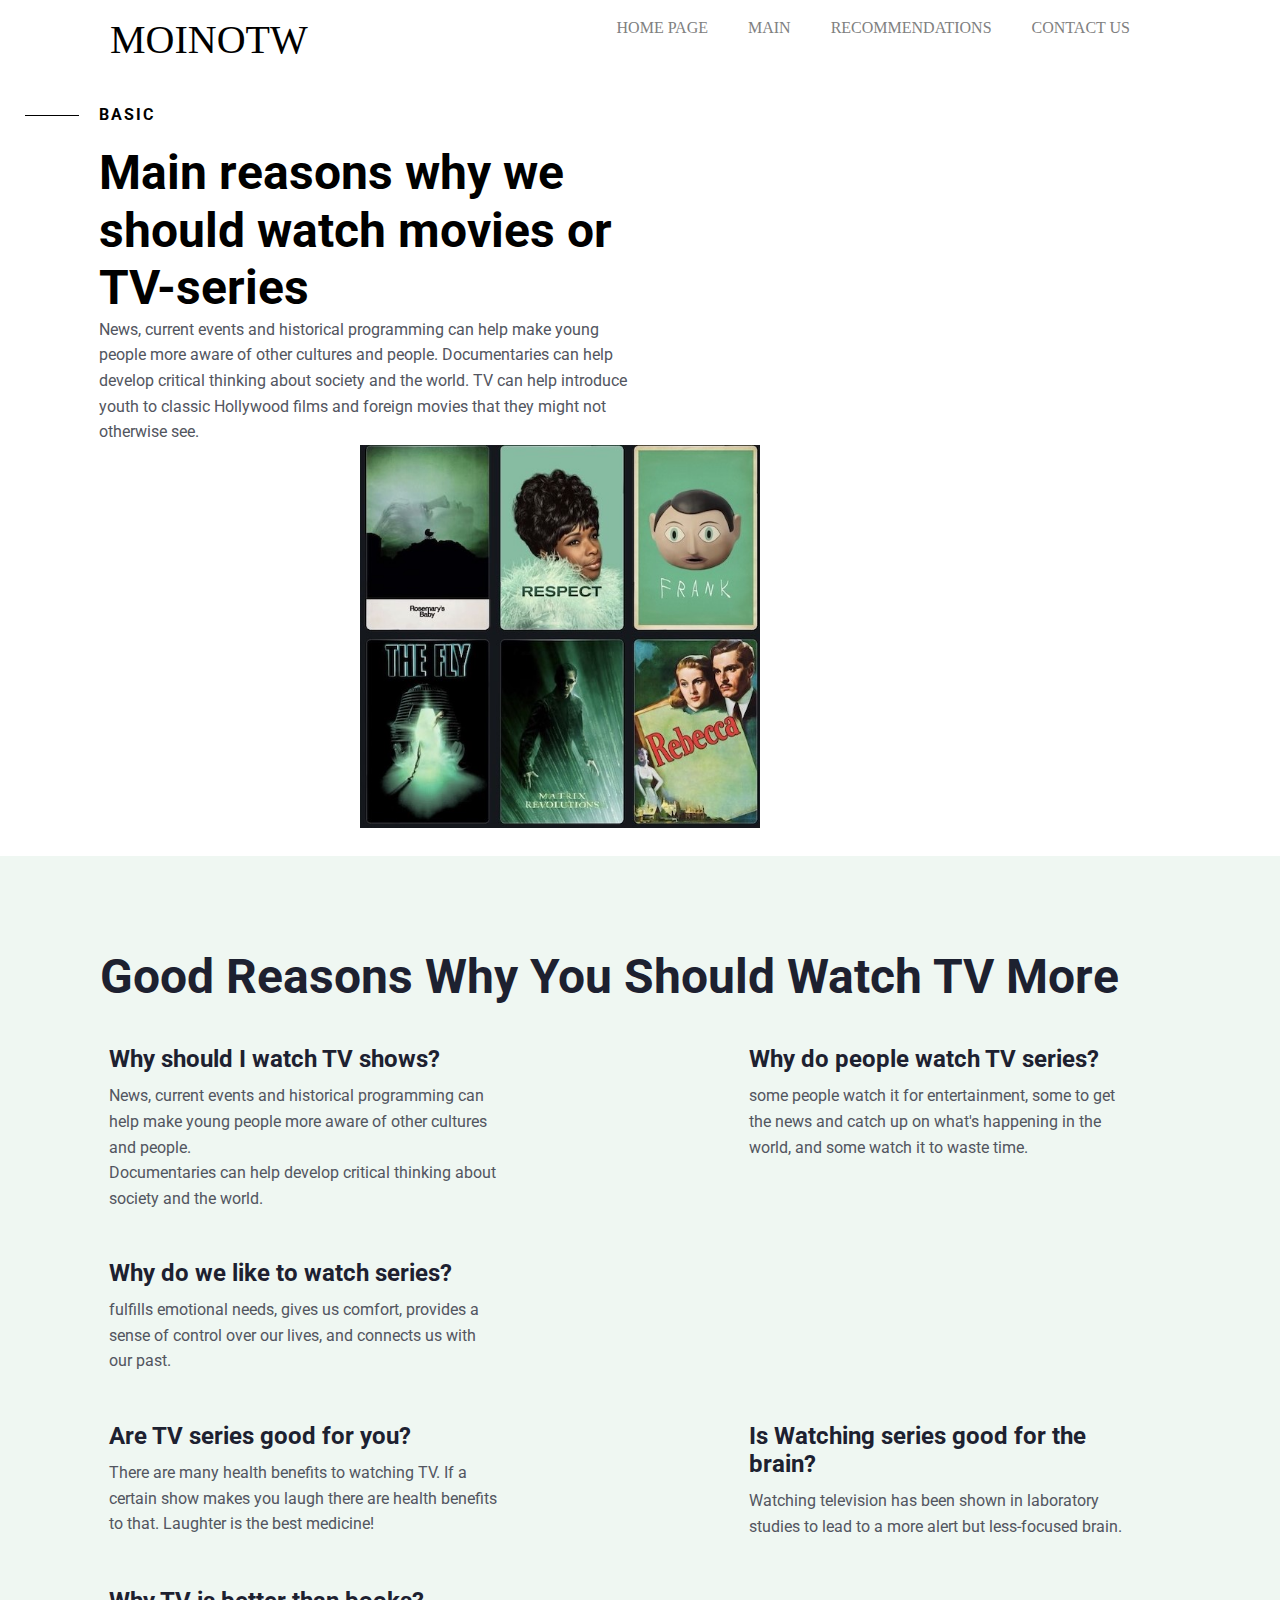
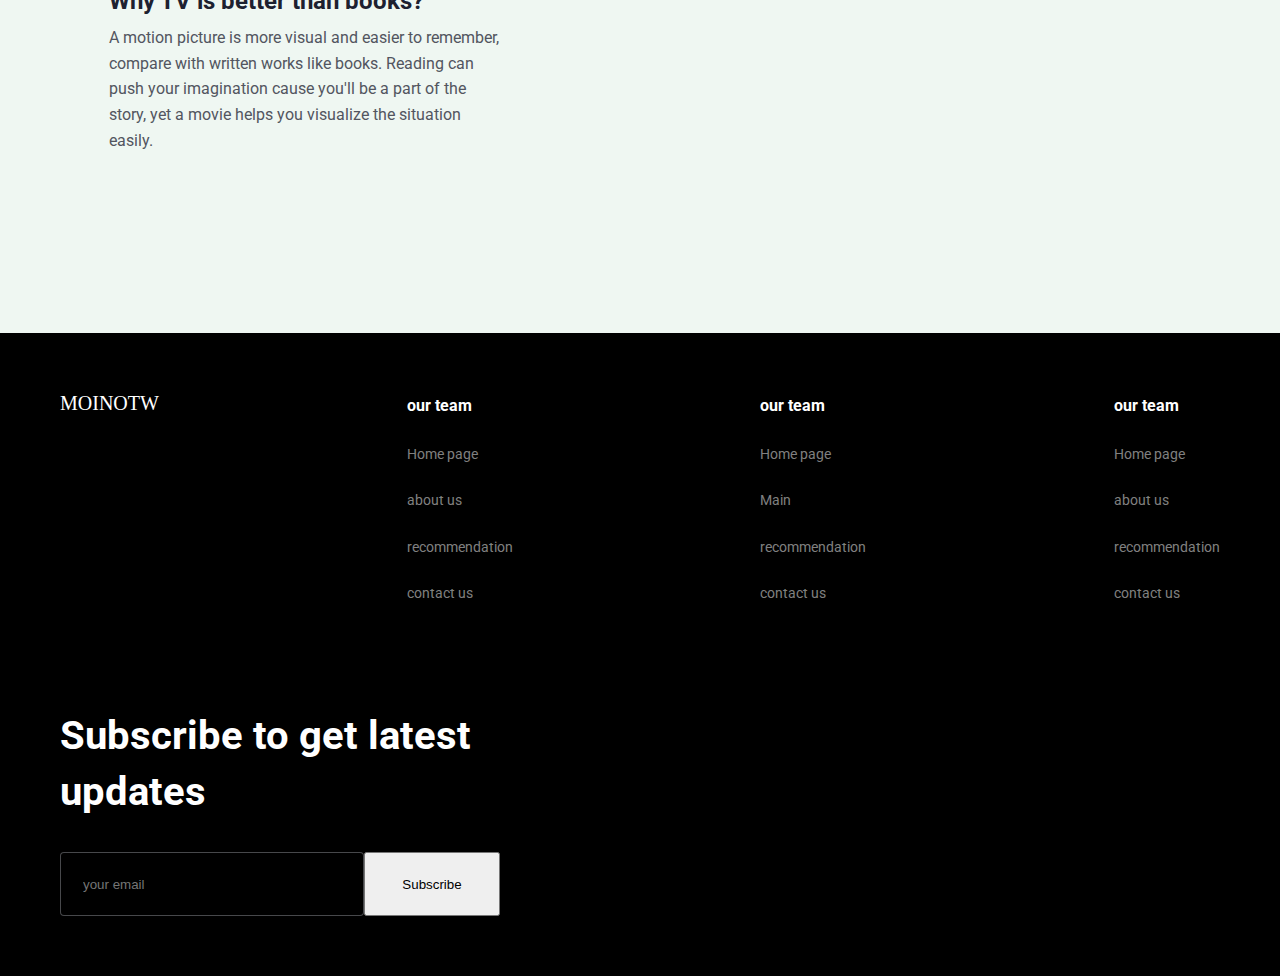
==== pages/2.html @ 15c608b3 "correcting Header" ====
<!DOCTYPE html>
<html lang="en">
<head>
    <meta charset="UTF-8">
    <meta name="viewport" content="width=device-width, initial-scale=1.0">
    <link rel="stylesheet" href="https://cdnjs.cloudflare.com/ajax/libs/font-awesome/6.4.0/css/all.min.css" integrity="sha512-iecdLmaskl7CVkqkXNQ/ZH/XLlvWZOJyj7Yy7tcenmpD1ypASozpmT/E0iPtmFIB46ZmdtAc9eNBvH0H/ZpiBw==" crossorigin="anonymous" referrerpolicy="no-referrer" />
    <link rel="preconnect" href="https://fonts.googleapis.com">
    <link rel="preconnect" href="https://fonts.gstatic.com" crossorigin>
    <link href="https://fonts.googleapis.com/css2?family=Roboto&display=swap" rel="stylesheet">
    <link href="https://cdn.jsdelivr.net/npm/bootstrap@5.3.0/dist/css/bootstrap.min.css" rel="stylesheet" integrity="sha384-9ndCyUaIbzAi2FUVXJi0CjmCapSmO7SnpJef0486qhLnuZ2cdeRhO02iuK6FUUVM" crossorigin="anonymous">
    <script src="https://cdn.jsdelivr.net/npm/bootstrap@5.3.0/dist/js/bootstrap.bundle.min.js" integrity="sha384-geWF76RCwLtnZ8qwWowPQNguL3RmwHVBC9FhGdlKrxdiJJigb/j/68SIy3Te4Bkz" crossorigin="anonymous"></script>
    <link rel="stylesheet" href="../css/global.css">
    <title>Final Project</title>
</head>
<body>
    <header>
        <div class="hddiv">
            <h1>MOINOTW</h1>
            <nav>
                <ul>
                    <li><a href="../index.html" >HOME PAGE</a></li>
                    <li><a href="#" class="active">MAIN</a></li>
                    <li><a href="../pages/3.html">RECOMMENDATIONS</a></li>
                    <li><a href="../pages/4.html">CONTACT US</a></li>
                </ul>
            </nav>
            <div class="dropdown">
                <button class="btn btn-secondary dropdown-toggle" type="button" data-bs-toggle="dropdown" aria-expanded="false">
                    <i class="fa-solid fa-bars fa-2xl"></i>
                </button>
                <ul class="dropdown-menu">
                  <li><a class="dropdown-item" href="#"><li><a href="../index.html" class="active">HOME PAGE</a></li></a></li>
                  <li><a class="dropdown-item" href="#"> <li><a href="#" class="active">ABOUT US</a></li></a></li>
                  <li><a class="dropdown-item" href="#"><li><a href="../pages/3.html">RECOMMENDATIONS</a></li></a></li>
                  <li><a class="dropdown-item" href="#"><li><a href="../pages/4.html">CONTACT US</a></li></a></li>
                </ul>
            </div>
        </div>
    </header>
    <section class="s-1-4">
        <div class="box1">
            <div class="line"></div>
            <div class="aboutus">
                <h3>Basic</h3>
                <h4>Main reasons why we should watch movies or TV-series</h4>
                <p>News, current events and historical programming can help make young people more aware of other cultures and people. Documentaries can help develop critical thinking about society and the world. TV can help introduce youth to classic Hollywood films and foreign movies that they might not otherwise see.</p>
            </div>
        </div>
        <div class="form">
            <img src="../imgs/card.jpg" alt="">
        </div>
    </section>
    <section class="s-2-2">
        <h1> Good Reasons Why You Should Watch TV More</h1>
        <nav class="advice">
            <div class="div1">
                <div class="main">
                    <i class="fa-solid fa-film"></i>
                    <div class="ps">
                        <h1>Why should I watch TV shows?</h1>
                        <p>News, current events and historical programming can help make young people more aware of other cultures and people. <br> Documentaries can help develop critical thinking about society and the world. </p>
                    </div>
                </div>
                <div class="main">
                    <i class="fa-solid fa-film fa-video"></i>
                    <div>
                        <h1>Why do people watch TV series?</h1>
                        <p>some people watch it for entertainment, some to get the news and catch up on what's happening in the world, and some watch it to waste time.</p>
                    </div>
                </div>
                <div class="main">
                    <i class="fa-solid fa-film
                    "></i>
                    <div>
                        <h1>Why do we like to watch series?</h1>
                        <p>fulfills emotional needs, gives us comfort, provides a sense of control over our lives, and connects us with our past.</p>
                    </div>
                </div>
            </div>
            <div class="div1">
                <div class="main">
                    <i class="fa-solid fa-film"></i>
                    <div class="ps">
                        <h1>Are TV series good for you?</h1>
                        <p>There are many health benefits to watching TV. If a certain show makes you laugh there are health benefits to that. Laughter is the best medicine!</p>
                    </div>
                </div>
                <div class="main">
                    <i class="fa-solid fa-film fa-video"></i>
                    <div>
                        <h1>Is Watching series good for the brain?</h1>
                        <p>Watching television has been shown in laboratory studies to lead to a more alert but less-focused brain. </p>
                    </div>
                </div>
                <div class="main">
                    <i class="fa-solid fa-film "></i>
                    <div>
                        <h1>Why TV is better than books?</h1>
                        <p>A motion picture is more visual and easier to remember, compare with written works like books. Reading can push your imagination cause you'll be a part of the story, yet a movie helps you visualize the situation easily.</p>
                    </div>
                </div>
            </div>
        </nav>
    </section>
    <footer>
        <h2>MOINOTW</h2>
        <div>
            <h3>our team</h3>
            <a href="../index.html">Home page</a>
            <a href="#">about us</a>
            <a href="pages/3.html">recommendation</a>
            <a href="pages/4.html">contact us</a>
        </div>
        <div>
            <h3>our team</h3>
            <a href="../index.html">Home page</a>
            <a href="#">Main</a>
            <a href="../pages/3.html">recommendation</a>
            <a href="../pages/4.html">contact us</a>
        </div>
        <div>
            <h3>our team</h3>
            <a href="../index.html">Home page</a>
            <a href="#">about us</a>
            <a href="../pages/3.html">recommendation</a>
            <a href="../pages/4.html">contact us</a>
        </div>
        <div class="form">
            <h4>Subscribe to get latest updates</h4>
            <form>
                <input type="email" name="email" id="email" placeholder="your email"> <br>
                <input type="submit"  id="submit" value="Subscribe">
            </form>
        </div>
    </footer> 
</body>
</html>
---- css/global.css ----
/* /* http://meyerweb.com/eric/tools/css/reset/ 
   v2.0 | 20110126
   License: none (public domain)
*/
html, body, div, span, applet, object, iframe,
h1, h2, h3, h4, h5, h6, p, blockquote, pre,
a, abbr, acronym, address, big, cite, code,
del, dfn, em, img, ins, kbd, q, s, samp,
small, strike, strong, sub, sup, tt, var,
b, u, i, center,
dl, dt, dd, ol, ul, li,
fieldset, form, label, legend,
table, caption, tbody, tfoot, thead, tr, th, td,
article, aside, canvas, details, embed,
figure, figcaption, footer, header, hgroup,
menu, nav, output, ruby, section, summary,
time, mark, audio, video {
  margin: 0;
  padding: 0;
  border: 0;
  font-size: 100%;
  font: inherit;
  vertical-align: baseline;
}

/* HTML5 display-role reset for older browsers */
article, aside, details, figcaption, figure,
footer, header, hgroup, menu, nav, section {
  display: block;
}

body {
  line-height: 1;
}

ol, ul {
  list-style: none;
}

blockquote, q {
  quotes: none;
}

blockquote:before, blockquote:after,
q:before, q:after {
  content: "";
  content: none;
}

table {
  border-collapse: collapse;
  border-spacing: 0;
}

a {
  text-decoration: none;
}

* {
  -webkit-box-sizing: border-box;
          box-sizing: border-box;
}

header {
  margin: 20px 110px;
}
header .hddiv {
  display: -webkit-box;
  display: -ms-flexbox;
  display: flex;
  -webkit-box-pack: justify;
      -ms-flex-pack: justify;
          justify-content: space-between;
}
header .hddiv h1 {
  font-size: 40px;
  vertical-align: center;
}
header .hddiv nav {
  vertical-align: center;
}
header .hddiv nav ul {
  display: -webkit-box;
  display: -ms-flexbox;
  display: flex;
}
header .hddiv nav ul li {
  margin-right: 40px;
}
header .hddiv nav ul li a {
  color: grey;
}
header .hddiv nav ul li a .active {
  color: black;
}
header .hddiv .dropdown .dropdown-menu {
  padding: 20px;
  background-color: #EFF7F2;
}
header .hddiv .dropdown .dropdown-menu a {
  color: rgb(61, 61, 61);
}
@media (max-width: 1110px) {
  header .hddiv nav {
    display: none;
  }
}
header .hddiv .fa-bars {
  display: none;
}
header .hddiv .dropdown {
  display: none;
}
@media (max-width: 1110px) {
  header .hddiv .fa-bars {
    display: inline-block;
    margin-top: 20px;
  }
  header .hddiv .dropdown {
    display: inline-block;
  }
}
@media (max-width: 1110px) {
  header {
    margin: 5px 5px;
  }
}

.s-1 {
  background-image: url("../../imgs/BGImage.png");
  background-repeat: no-repeat;
  background-size: cover;
  height: 625px;
  padding: 20px 20px;
}
.s-1 h2 {
  max-width: 850px;
  width: 100%;
  padding-top: 128px;
  padding-left: 110px;
  color: #FFF;
  font-family: Roboto;
  font-size: 64px;
  font-style: normal;
  font-weight: 700;
  line-height: 120%; /* 76.8px */
  margin-bottom: 40px;
}
@media (max-width: 950px) {
  .s-1 {
    height: -webkit-fit-content;
    height: -moz-fit-content;
    height: fit-content;
  }
  .s-1 h2 {
    font-size: 35px;
    margin-top: 20px;
    text-align: center;
    padding: 0 0;
  }
}

.s-2 {
  margin-bottom: 50px;
}
.s-2 .box1 {
  display: -webkit-box;
  display: -ms-flexbox;
  display: flex;
  -webkit-box-pack: justify;
      -ms-flex-pack: justify;
          justify-content: space-between;
  max-width: 1400px;
  width: 100%;
  margin: 96px auto;
}
.s-2 .box1 .line {
  width: 71px;
  height: 1px;
  background-color: black;
  margin-top: 10px;
  margin-right: 10px;
}
.s-2 .box1 .aboutus {
  display: -webkit-box;
  display: -ms-flexbox;
  display: flex;
  -ms-flex-wrap: wrap;
      flex-wrap: wrap;
  margin-right: 96px;
  max-width: 608px;
  width: 100%;
}
.s-2 .box1 .aboutus h3 {
  color: black;
  font-family: Roboto;
  font-size: 16px;
  font-style: normal;
  font-weight: 700;
  line-height: normal;
  letter-spacing: 2px;
  text-transform: uppercase;
}
.s-2 .box1 .aboutus h4 {
  font-family: Roboto;
  font-size: 48px;
  font-style: normal;
  font-weight: 700;
  line-height: 120%; /* 57.6px */
}
.s-2 .box1 .aboutus p {
  color: var(--secondary-text, #525560);
  font-family: Roboto;
  font-size: 16px;
  font-style: normal;
  font-weight: 400;
  line-height: 160%; /* 25.6px */
}
.s-2 .box1 .aboutus button {
  background-color: #70C174;
  display: -webkit-inline-box;
  display: -ms-inline-flexbox;
  display: inline-flex;
  /* padding: 16px 32px; */
  -webkit-box-pack: center;
      -ms-flex-pack: center;
          justify-content: center;
  -webkit-box-align: center;
      -ms-flex-align: center;
          align-items: center;
  /* gap: 10px; */
  border: none;
  width: 146px;
  height: 51px;
  border-radius: 10px;
  color: white;
}
.s-2 .box1 .aboutus button:hover {
  background-color: #377d3a;
  cursor: pointer;
}
.s-2 .box1 .image {
  width: 480px;
  height: 440px;
}
@media (max-width: 1450px) {
  .s-2 .box1 {
    -webkit-box-orient: vertical;
    -webkit-box-direction: normal;
        -ms-flex-direction: column;
            flex-direction: column;
    padding: 14px;
    margin: 0 auto;
  }
  .s-2 .box1 .line {
    display: none;
  }
  .s-2 .box1 .aboutus {
    margin: 0 auto;
    text-align: center;
  }
  .s-2 .box1 .aboutus h3 {
    margin: 0 auto;
  }
  .s-2 .box1 .aboutus h4 {
    font-size: 25px;
    margin-top: 20px;
    margin-bottom: 20px;
  }
  .s-2 .box1 .aboutus a {
    margin: 0 auto;
  }
  .s-2 .box1 img {
    max-width: 600px;
    width: 80%;
    margin: 20px auto;
  }
}
.s-2 .box2 {
  max-width: 1400px;
  width: 100%;
  margin: 0 auto;
}
.s-2 .box2 .div1 {
  display: -webkit-box;
  display: -ms-flexbox;
  display: flex;
  -webkit-box-pack: justify;
      -ms-flex-pack: justify;
          justify-content: space-between;
  margin: 0 auto;
}
.s-2 .box2 .div1 h5 {
  font-family: Roboto;
  font-size: 16px;
  font-style: normal;
  font-weight: 500;
  line-height: normal;
  letter-spacing: 2px;
  text-transform: uppercase;
  vertical-align: middle;
  margin-bottom: 20px;
}
.s-2 .box2 .div1 .line2 {
  max-width: 1220px;
  width: 100%;
  height: 3px;
  background-color: #e3e3e3;
  vertical-align: middle;
  margin-top: 5px;
}
.s-2 .box2 .div2 {
  margin-top: 20px;
}
.s-2 .box2 .div2 ul {
  display: -webkit-box;
  display: -ms-flexbox;
  display: flex;
  -ms-flex-wrap: wrap;
      flex-wrap: wrap;
  -ms-flex-pack: distribute;
      justify-content: space-around;
}
.s-2 .box2 .div2 ul .logo {
  height: 20px;
  width: 50px;
  vertical-align: middle;
}
.s-2 .box2 .div2 ul .logo1 {
  height: 30px;
  width: 40px;
  vertical-align: middle;
}
.s-2 .box2 .div2 ul .logo2 {
  height: 40px;
  width: 50px;
  vertical-align: middle;
}
@media (max-width: 1450px) {
  .s-2 .box2 {
    background-color: #BEF3C0;
    padding: 20px;
  }
  .s-2 h5 {
    margin: 20px auto;
  }
  .s-2 .line2 {
    display: none;
  }
}

.s-3 {
  padding: 5px;
  background-color: #EFF7F2;
}
.s-3 .box1 {
  display: -webkit-box;
  display: -ms-flexbox;
  display: flex;
  -webkit-box-pack: justify;
      -ms-flex-pack: justify;
          justify-content: space-between;
  max-width: 1400px;
  width: 100%;
  margin: 96px auto;
}
.s-3 .box1 .line {
  width: 71px;
  height: 1px;
  background-color: black;
  margin-top: 10px;
  margin-right: 10px;
}
.s-3 .box1 .aboutus {
  display: -webkit-box;
  display: -ms-flexbox;
  display: flex;
  -ms-flex-wrap: wrap;
      flex-wrap: wrap;
  margin-right: 96px;
  max-width: 608px;
}
.s-3 .box1 .aboutus h3 {
  color: black;
  font-family: Roboto;
  font-size: 16px;
  font-style: normal;
  font-weight: 700;
  line-height: normal;
  letter-spacing: 2px;
  text-transform: uppercase;
  margin-bottom: 32px;
}
@media (max-width: 1000px) {
  .s-3 .box1 .aboutus h3 {
    text-align: center;
  }
}
.s-3 .box1 .aboutus h4 {
  font-family: Roboto;
  font-size: 48px;
  font-style: normal;
  font-weight: 700;
  line-height: 120%; /* 57.6px */
  margin-bottom: 16px;
}
@media (max-width: 1000px) {
  .s-3 .box1 .aboutus h4 {
    text-align: center;
  }
}
.s-3 .box1 .aboutus .p {
  color: var(--secondary-text, #525560);
  font-family: Roboto;
  font-size: 16px;
  font-style: normal;
  font-weight: 400;
  line-height: 160%; /* 25.6px */
}
@media (max-width: 1000px) {
  .s-3 .box1 .aboutus .p {
    text-align: center;
  }
}
.s-3 .box1 .aboutus .advice {
  display: -webkit-box;
  display: -ms-flexbox;
  display: flex;
  margin-top: 33px;
}
.s-3 .box1 .aboutus .advice .line3 {
  height: 441px;
  width: 1px;
  background-color: #b6b9b7;
  opacity: 50%;
  margin-right: 24px;
}
.s-3 .box1 .aboutus .advice nav {
  display: -webkit-box;
  display: -ms-flexbox;
  display: flex;
  -webkit-box-orient: vertical;
  -webkit-box-direction: normal;
      -ms-flex-direction: column;
          flex-direction: column;
  -ms-flex-pack: distribute;
      justify-content: space-around;
  height: 441px;
}
.s-3 .box1 .aboutus .advice nav .main {
  display: -webkit-box;
  display: -ms-flexbox;
  display: flex;
  -webkit-box-align: first baseline;
      -ms-flex-align: first baseline;
          align-items: first baseline;
}
.s-3 .box1 .aboutus .advice nav .main i {
  margin-right: 9px;
  color: green;
}
.s-3 .box1 .aboutus .advice nav .main div h1 {
  color: var(--primary-text, #1D2130);
  font-family: Roboto;
  font-size: 24px;
  font-style: normal;
  font-weight: 700;
  line-height: normal;
}
.s-3 .box1 .aboutus .advice nav .main div p {
  color: var(--secondary-text, #525560);
  font-family: Roboto;
  font-size: 16px;
  font-style: normal;
  font-weight: 400;
  line-height: 160%; /* 25.6px */
}
@media (max-width: 1000px) {
  .s-3 .box1 .aboutus {
    margin: 0 auto;
  }
}
.s-3 .box1 img {
  max-width: 800px;
  width: 100%;
}
@media (max-width: 1000px) {
  .s-3 .box1 {
    display: -webkit-box;
    display: -ms-flexbox;
    display: flex;
    -webkit-box-orient: vertical;
    -webkit-box-direction: normal;
        -ms-flex-direction: column;
            flex-direction: column;
    margin: 0 auto;
  }
  .s-3 .box1 img {
    max-width: 600px;
    width: 80%;
    margin: 33px auto;
  }
  .s-3 .box1 .line {
    display: none;
  }
}
@media (max-width: 1500px) {
  .s-3 {
    padding: 30px;
  }
}

.s-4 {
  max-width: 1380px;
  width: 100%;
  margin: 0 auto;
}
.s-4 .box3 {
  display: -webkit-box;
  display: -ms-flexbox;
  display: flex;
  margin-left: 40px;
  margin-top: 96px;
}
.s-4 .box3 .line {
  width: 71px;
  height: 1px;
  background-color: black;
  margin-top: 10px;
  margin-right: 10px;
}
@media (max-width: 700px) {
  .s-4 .box3 .line {
    display: none;
  }
}
.s-4 .box3 .aboutus {
  max-width: 640px;
  width: 100%;
}
.s-4 .box3 .aboutus h3 {
  font-family: Roboto;
  font-size: 16px;
  font-style: normal;
  font-weight: 700;
  line-height: normal;
  letter-spacing: 2px;
  text-transform: uppercase;
  margin-bottom: 32px;
}
.s-4 .box3 .aboutus p {
  font-family: Roboto;
  font-size: 48px;
  font-style: normal;
  font-weight: 700;
  line-height: 120%; /* 57.6px */
}
@media (max-width: 700px) {
  .s-4 .box3 .aboutus p {
    font-size: 25px;
    margin: 15px auto;
  }
}
@media (max-width: 700px) {
  .s-4 .box3 {
    text-align: center;
    margin-left: 0;
    padding: 0;
  }
}
.s-4 .cardsbox {
  display: -webkit-box;
  display: -ms-flexbox;
  display: flex;
  -webkit-box-pack: justify;
      -ms-flex-pack: justify;
          justify-content: space-between;
  -ms-flex-wrap: wrap;
      flex-wrap: wrap;
  margin-top: 65px;
}
.s-4 .cardsbox .card1 {
  position: relative;
  max-width: 411px;
  width: 100%;
}
.s-4 .cardsbox .card1 p {
  position: absolute;
  margin: 10px;
}
.s-4 .cardsbox .card1 .tint {
  max-width: 411px;
  width: 100%;
  max-height: 421px;
  height: 100%;
  border-radius: 15px;
}
@media (max-width: 1300px) {
  .s-4 .cardsbox .card1 {
    margin: 0 auto;
  }
}
@media (max-width: 1300px) {
  .s-4 .cardsbox {
    -webkit-box-orient: vertical;
    -webkit-box-direction: normal;
        -ms-flex-direction: column;
            flex-direction: column;
    text-align: center;
    margin: 0 auto;
  }
}
@media (max-width: 700px) {
  .s-4 {
    padding: 20px 20px;
  }
}

.s-5 {
  background-color: black;
  padding: 142px 110px;
  margin-top: 96px;
  margin-bottom: 65px;
}
.s-5 div {
  max-width: 610px;
  width: 100%;
}
.s-5 div h2 {
  color: #FFF;
  font-family: Roboto;
  font-size: 48px;
  font-style: normal;
  font-weight: 700;
  line-height: 120%; /* 57.6px */
  margin-bottom: 16px;
}
@media (max-width: 700px) {
  .s-5 div h2 {
    font-size: 25px;
  }
}
.s-5 div p {
  color: #9c9898;
  font-family: Roboto;
  font-size: 16px;
  font-style: normal;
  font-weight: 400;
  line-height: 160%; /* 25.6px */
  margin-bottom: 36px;
}
.s-5 nav {
  display: -webkit-box;
  display: -ms-flexbox;
  display: flex;
  -webkit-box-orient: vertical;
  -webkit-box-direction: normal;
      -ms-flex-direction: column;
          flex-direction: column;
}
.s-5 nav ul {
  display: -webkit-box;
  display: -ms-flexbox;
  display: flex;
  -webkit-box-align: center;
      -ms-flex-align: center;
          align-items: center;
}
.s-5 nav ul .cube {
  background-color: #EFF7F2;
  width: 16px;
  height: 16px;
  border-radius: 4px;
  vertical-align: middle;
  margin-right: 5px;
}
.s-5 nav ul .cube1 {
  background-color: #70C174;
  width: 16px;
  height: 16px;
  border-radius: 4px;
  vertical-align: middle;
  margin-right: 5px;
}
.s-5 nav ul li {
  color: #FFF;
  font-family: Roboto;
  font-size: 16px;
  font-style: normal;
  font-weight: 500;
  line-height: 160%; /* 25.6px */
  vertical-align: middle;
}
@media (max-width: 700px) {
  .s-5 {
    padding: 30px;
  }
}

footer {
  background-color: black;
  margin-top: 96px;
  display: -webkit-box;
  display: -ms-flexbox;
  display: flex;
  -ms-flex-wrap: wrap;
      flex-wrap: wrap;
  -webkit-box-pack: justify;
      -ms-flex-pack: justify;
          justify-content: space-between;
  padding: 100px;
}
footer h2 {
  font-size: 20px;
  color: white;
  vertical-align: top;
  margin-top: 10px;
}
@media (max-width: 1300px) {
  footer h2 {
    margin: 40px 40px;
  }
}
footer div {
  display: -webkit-box;
  display: -ms-flexbox;
  display: flex;
  -webkit-box-orient: vertical;
  -webkit-box-direction: normal;
      -ms-flex-direction: column;
          flex-direction: column;
  vertical-align: top;
}
footer div h3 {
  margin-bottom: 24px;
  color: #FFF;
  font-family: Roboto;
  font-size: 16px;
  font-style: normal;
  font-weight: 700;
  line-height: 160%; /* 25.6px */
}
footer div a {
  font-family: Roboto;
  font-size: 14px;
  font-style: normal;
  font-weight: 400;
  line-height: 160%; /* 22.4px */
  color: grey;
  margin-bottom: 24px;
}
@media (max-width: 1300px) {
  footer div {
    margin: 40px 40px;
  }
}
footer .form {
  max-width: 440px;
  width: 100%;
}
footer .form h4 {
  color: #FFF;
  font-family: Roboto;
  font-size: 40px;
  font-style: normal;
  font-weight: 700;
  line-height: 140%; /* 56px */
}
footer .form form {
  margin-top: 32px;
  display: -webkit-box;
  display: -ms-flexbox;
  display: flex;
}
footer .form form #email {
  padding: 24px 22px;
  background-color: black;
  max-width: 456px;
  width: 100%;
  height: 64px;
  border-radius: 4px;
  border: 1px solid rgba(235, 240, 249, 0.3);
  color: white;
}
footer .form form #submit {
  max-width: 136px;
  width: 100%;
}
@media (max-width: 1300px) {
  footer {
    padding: 20px;
  }
}

.meore {
  background: var(--off-white, #EBF0F9);
  border: 3px solid black;
}
.meore .s-1-4 {
  display: -webkit-box;
  display: -ms-flexbox;
  display: flex;
  -webkit-box-pack: justify;
      -ms-flex-pack: justify;
          justify-content: space-between;
  max-width: 1120px;
  width: 100%;
  margin-left: 90px;
  margin-bottom: 50px;
  padding-top: 105.5px;
}
@media (max-width: 1300px) {
  .meore .s-1-4 {
    -webkit-box-orient: vertical;
    -webkit-box-direction: normal;
        -ms-flex-direction: column;
            flex-direction: column;
  }
}
.meore .s-1-4 .box1 {
  display: -webkit-box;
  display: -ms-flexbox;
  display: flex;
  max-width: 600px;
  width: 100%;
}
.meore .s-1-4 .box1 .line {
  width: 71px;
  height: 1px;
  background-color: black;
  margin-top: 10px;
  margin-right: 20px;
}
.meore .s-1-4 .box1 .aboutus {
  display: -webkit-box;
  display: -ms-flexbox;
  display: flex;
  -ms-flex-wrap: wrap;
      flex-wrap: wrap;
  max-width: 608px;
  width: 100%;
}
.meore .s-1-4 .box1 .aboutus h3 {
  color: black;
  font-family: Roboto;
  font-size: 16px;
  font-style: normal;
  font-weight: 700;
  line-height: normal;
  letter-spacing: 2px;
  text-transform: uppercase;
}
.meore .s-1-4 .box1 .aboutus h4 {
  font-family: Roboto;
  font-size: 48px;
  font-style: normal;
  font-weight: 700;
  line-height: 120%; /* 57.6px */
}
@media (max-width: 1200px) {
  .meore .s-1-4 .box1 .aboutus h4 {
    font-size: 23px;
  }
}
.meore .s-1-4 .box1 .aboutus p {
  color: var(--secondary-text, #525560);
  font-family: Roboto;
  font-size: 16px;
  font-style: normal;
  font-weight: 400;
  line-height: 160%; /* 25.6px */
}
@media (max-width: 1200px) {
  .meore .s-1-4 .box1 {
    width: 50%;
  }
}
.meore .s-1-4 .form {
  max-width: 600px;
  width: 100%;
}
.meore .s-1-4 .form div h1 {
  color: var(--primary-text, #1D2130);
  font-family: Roboto;
  font-size: 24px;
  font-style: normal;
  font-weight: 700;
  line-height: 160%; /* 38.4px */
}
.meore .s-1-4 .form div div a {
  color: var(--primary-text, #1D2130);
  font-family: Roboto;
  font-size: 16px;
  font-style: normal;
  font-weight: 400;
  margin-right: 20px;
  line-height: 28px; /* 175% */
}
.meore .s-1-4 .form .line2 {
  width: 279px;
  height: 1.5px;
  background-color: rgba(156, 155, 155, 0.1490196078);
  margin-bottom: 48px;
}
.meore .s-1-4 .form .div {
  margin-bottom: 48px;
}
.meore .s-1-4 .form .div p {
  color: var(--secondary-text, #525560);
  font-family: Roboto;
  font-size: 16px;
  font-style: normal;
  font-weight: 400;
  line-height: 160%; /* 25.6px */
}
.meore .s-1-4 .form .llogos i {
  margin-right: 20px;
  margin-bottom: 70px;
}
@media (max-width: 1300px) {
  .meore .s-1-4 {
    margin-left: 0;
  }
  .meore .s-1-4 .box1 {
    -webkit-box-orient: vertical;
    -webkit-box-direction: normal;
        -ms-flex-direction: column;
            flex-direction: column;
    padding: 14px;
    margin: 0 auto;
    width: 90%;
  }
  .meore .s-1-4 .box1 .line {
    display: none;
  }
  .meore .s-1-4 .box1 .aboutus {
    margin: 0 auto;
    display: -webkit-box;
    display: -ms-flexbox;
    display: flex;
    -webkit-box-orient: vertical;
    -webkit-box-direction: normal;
        -ms-flex-direction: column;
            flex-direction: column;
    text-align: center;
  }
  .meore .s-1-4 .box1 .aboutus h3 {
    margin: 10px auto;
  }
  .meore .s-1-4 .box1 .aboutus h4 {
    margin: 10px auto;
  }
  .meore .s-1-4 .box1 .aboutus a {
    margin: 0 auto;
  }
  .meore .s-1-4 .form {
    text-align: center;
  }
  .meore .s-1-4 .form .llogos {
    margin-bottom: 40px;
  }
}

.s-2-4 {
  max-width: 800px;
  width: 100%;
  display: -webkit-box;
  display: -ms-flexbox;
  display: flex;
  -ms-flex-wrap: wrap;
      flex-wrap: wrap;
  -webkit-box-pack: justify;
      -ms-flex-pack: justify;
          justify-content: space-between;
  margin: 96px auto;
}
.s-2-4 form {
  display: -webkit-box;
  display: -ms-flexbox;
  display: flex;
  -webkit-box-orient: vertical;
  -webkit-box-direction: normal;
      -ms-flex-direction: column;
          flex-direction: column;
  margin-right: 90px;
  margin-bottom: 40px;
}
.s-2-4 form label {
  color: var(--primary-text, #6d6f7a);
  font-family: Roboto;
  font-size: 12px;
  font-style: normal;
  font-weight: 700;
  line-height: 160%;
  margin-bottom: 8px;
}
.s-2-4 form input {
  border: none;
  margin-bottom: 32px;
  margin-right: 30px;
  border-bottom: 1px solid rgba(159, 159, 159, 0.36);
}
@media (max-width: 1200px) {
  .s-2-4 form {
    margin: 0 auto;
  }
}
.s-2-4 .form {
  max-width: 768px;
  width: 100%;
}
.s-2-4 .form #message {
  resize: none;
  max-width: 768px;
  width: 100%;
  height: 156px;
  -ms-flex-negative: 0;
      flex-shrink: 0;
  border-radius: 4px;
  border: 1px solid var(--border, #E5E5E5);
}
.s-2-4 .form input[type=button] {
  background-color: #70C174;
  display: -webkit-inline-box;
  display: -ms-inline-flexbox;
  display: inline-flex;
  /* padding: 16px 32px; */
  -webkit-box-pack: center;
      -ms-flex-pack: center;
          justify-content: center;
  -webkit-box-align: center;
      -ms-flex-align: center;
          align-items: center;
  /* gap: 10px; */
  border: none;
  width: 146px;
  height: 51px;
  border-radius: 4px;
  color: white;
  margin: 32px auto;
}
.s-2-4 .form input[type=button]:hover {
  background-color: #377d3a;
  cursor: pointer;
}
@media (max-width: 1200px) {
  .s-2-4 {
    padding: 10px;
  }
}

footer {
  margin-top: 0;
}

.s-1-4 {
  margin-bottom: 50px;
  display: -webkit-box;
  display: -ms-flexbox;
  display: flex;
  -webkit-box-pack: justify;
      -ms-flex-pack: justify;
          justify-content: space-between;
  max-width: 1120px;
  width: 100%;
  margin-left: 160px;
  padding-top: 105.5px;
}
@media (max-width: 1300px) {
  .s-1-4 {
    -webkit-box-orient: vertical;
    -webkit-box-direction: normal;
        -ms-flex-direction: column;
            flex-direction: column;
    margin: 0;
    padding: 25px;
  }
}
.s-1-4 .box1 {
  display: -webkit-box;
  display: -ms-flexbox;
  display: flex;
  max-width: 700px;
  width: 100%;
}
.s-1-4 .box1 .line {
  width: 71px;
  height: 1px;
  background-color: black;
  margin-top: 10px;
  margin-right: 20px;
}
.s-1-4 .box1 .aboutus {
  display: -webkit-box;
  display: -ms-flexbox;
  display: flex;
  -ms-flex-wrap: wrap;
      flex-wrap: wrap;
  margin-right: 96px;
  max-width: 608px;
  width: 100%;
}
.s-1-4 .box1 .aboutus h3 {
  color: black;
  font-family: Roboto;
  font-size: 16px;
  font-style: normal;
  font-weight: 700;
  line-height: normal;
  letter-spacing: 2px;
  text-transform: uppercase;
  margin-bottom: 20px;
}
.s-1-4 .box1 .aboutus h4 {
  font-family: Roboto;
  font-size: 48px;
  font-style: normal;
  font-weight: 700;
  line-height: 120%; /* 57.6px */
}
@media (max-width: 1200px) {
  .s-1-4 .box1 .aboutus h4 {
    font-size: 16px;
  }
}
.s-1-4 .box1 .aboutus p {
  color: var(--secondary-text, #525560);
  font-family: Roboto;
  font-size: 16px;
  font-style: normal;
  font-weight: 400;
  line-height: 160%; /* 25.6px */
}
@media (max-width: 1200px) {
  .s-1-4 .box1 .aboutus {
    margin-bottom: 40px;
    margin-right: 0px;
  }
}
@media (max-width: 1200px) {
  .s-1-4 .box1 {
    margin: 0 auto;
    width: 100%;
  }
}
.s-1-4 .form {
  margin: 0 auto;
}
.s-1-4 .form img {
  max-width: 400px;
  width: 100%;
  margin: 0 auto;
}
@media (max-width: 800px) {
  .s-1-4 {
    margin-left: 0;
  }
  .s-1-4 .line {
    display: none;
  }
}

.s-2-2 {
  background-color: #EFF7F2;
  padding: 92px 100px;
}
.s-2-2 h1 {
  color: var(--primary-text, #1D2130);
  font-family: Roboto;
  font-size: 48px;
  font-style: normal;
  font-weight: 700;
  line-height: 120%; /* 57.6px */
}
.s-2-2 nav {
  display: -webkit-box;
  display: -ms-flexbox;
  display: flex;
  -webkit-box-orient: vertical;
  -webkit-box-direction: normal;
      -ms-flex-direction: column;
          flex-direction: column;
  -ms-flex-wrap: wrap;
      flex-wrap: wrap;
  margin: 40px auto;
}
.s-2-2 nav .div1 {
  margin: 0 auto;
  display: -webkit-box;
  display: -ms-flexbox;
  display: flex;
  -ms-flex-wrap: wrap;
      flex-wrap: wrap;
  -webkit-box-pack: justify;
      -ms-flex-pack: justify;
          justify-content: space-between;
  width: 100%;
}
.s-2-2 nav .div1 .main {
  display: -webkit-box;
  display: -ms-flexbox;
  display: flex;
  margin-bottom: 48px;
  margin-right: 40px;
  max-width: 400px;
  width: 100%;
  -webkit-box-align: first baseline;
      -ms-flex-align: first baseline;
          align-items: first baseline;
}
.s-2-2 nav .div1 .main i {
  margin-right: 9px;
  color: green;
}
.s-2-2 nav .div1 .main div {
  display: -webkit-box;
  display: -ms-flexbox;
  display: flex;
  -webkit-box-orient: vertical;
  -webkit-box-direction: normal;
      -ms-flex-direction: column;
          flex-direction: column;
}
.s-2-2 nav .div1 .main div h1 {
  color: var(--primary-text, #1D2130);
  font-family: Roboto;
  font-size: 24px;
  font-style: normal;
  font-weight: 700;
  line-height: normal;
  margin-bottom: 10px;
}
.s-2-2 nav .div1 .main div p {
  color: var(--secondary-text, #525560);
  font-family: Roboto;
  font-size: 16px;
  font-style: normal;
  font-weight: 400;
  line-height: 160%; /* 25.6px */
}
@media (max-width: 800px) {
  .s-2-2 {
    padding: 20px 20px;
  }
  .s-2-2 h1 {
    font-size: 29px;
  }
}/*# sourceMappingURL=global.css.map */
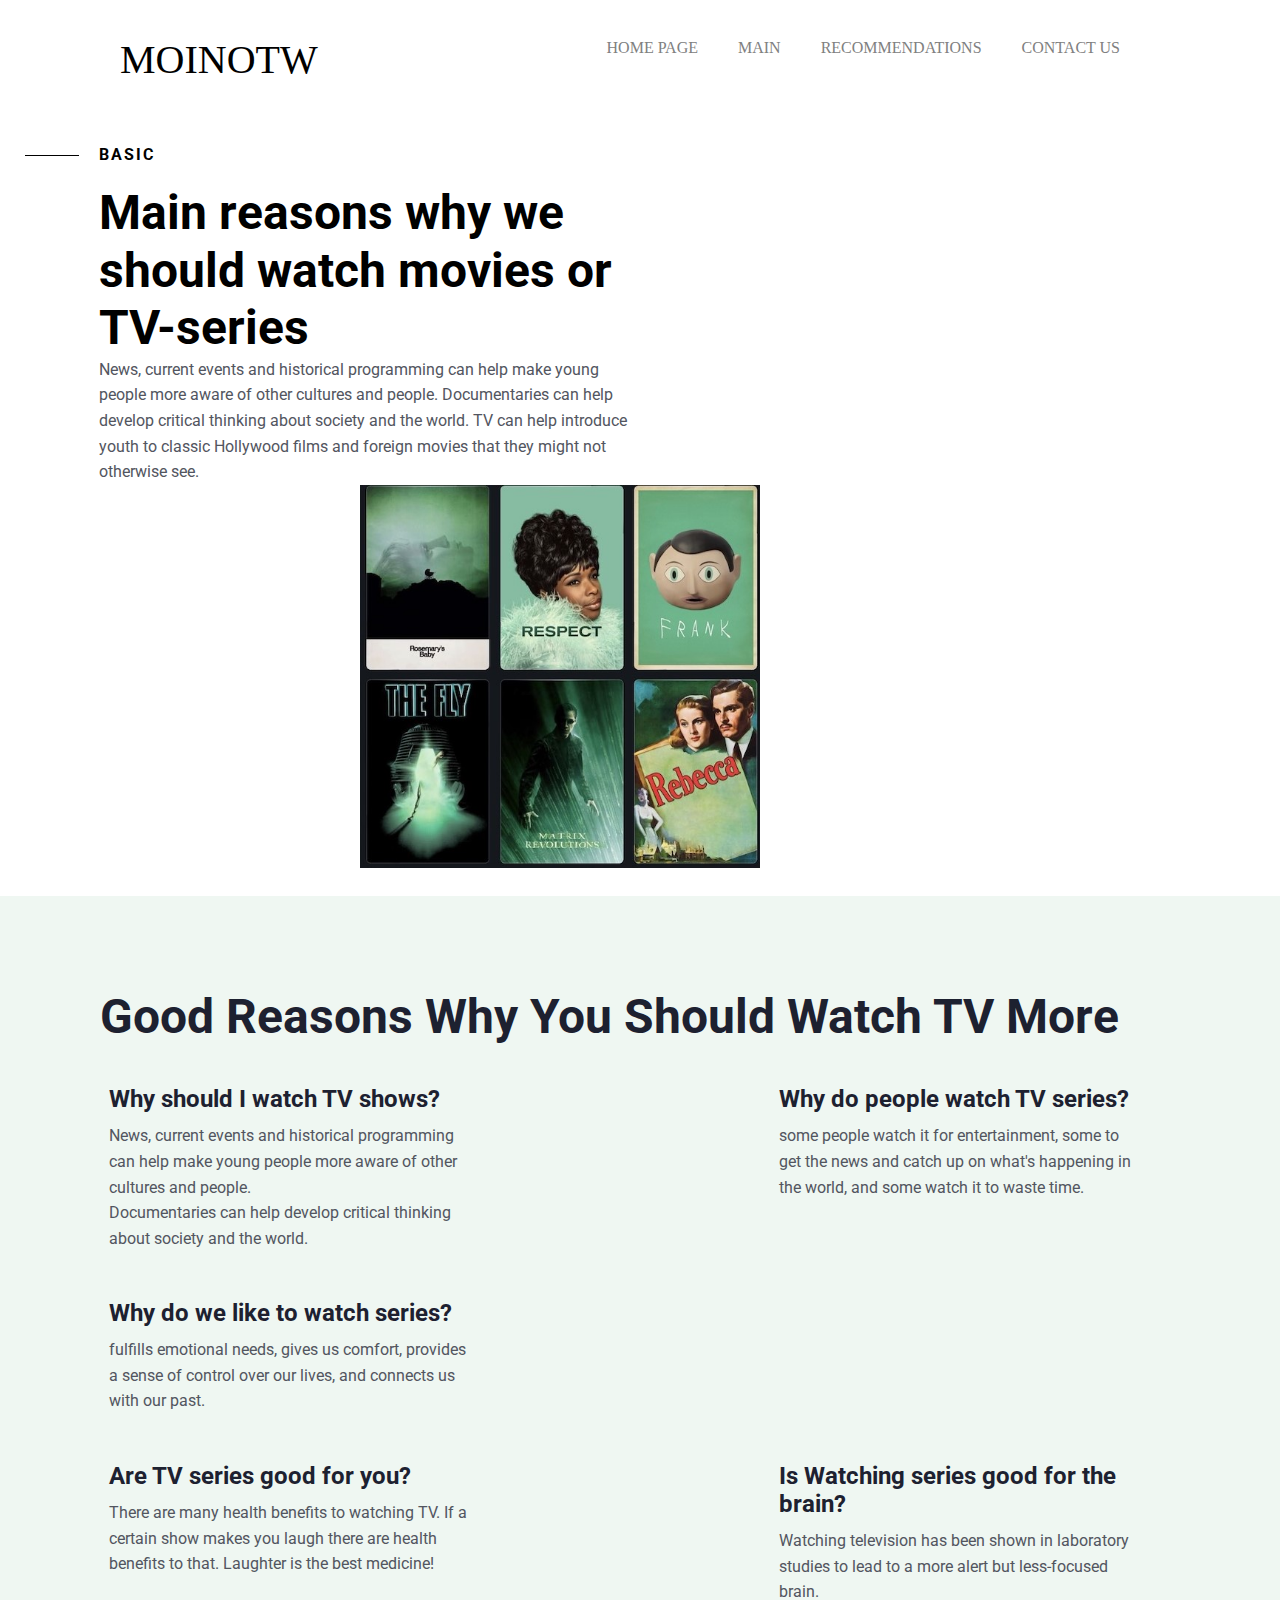
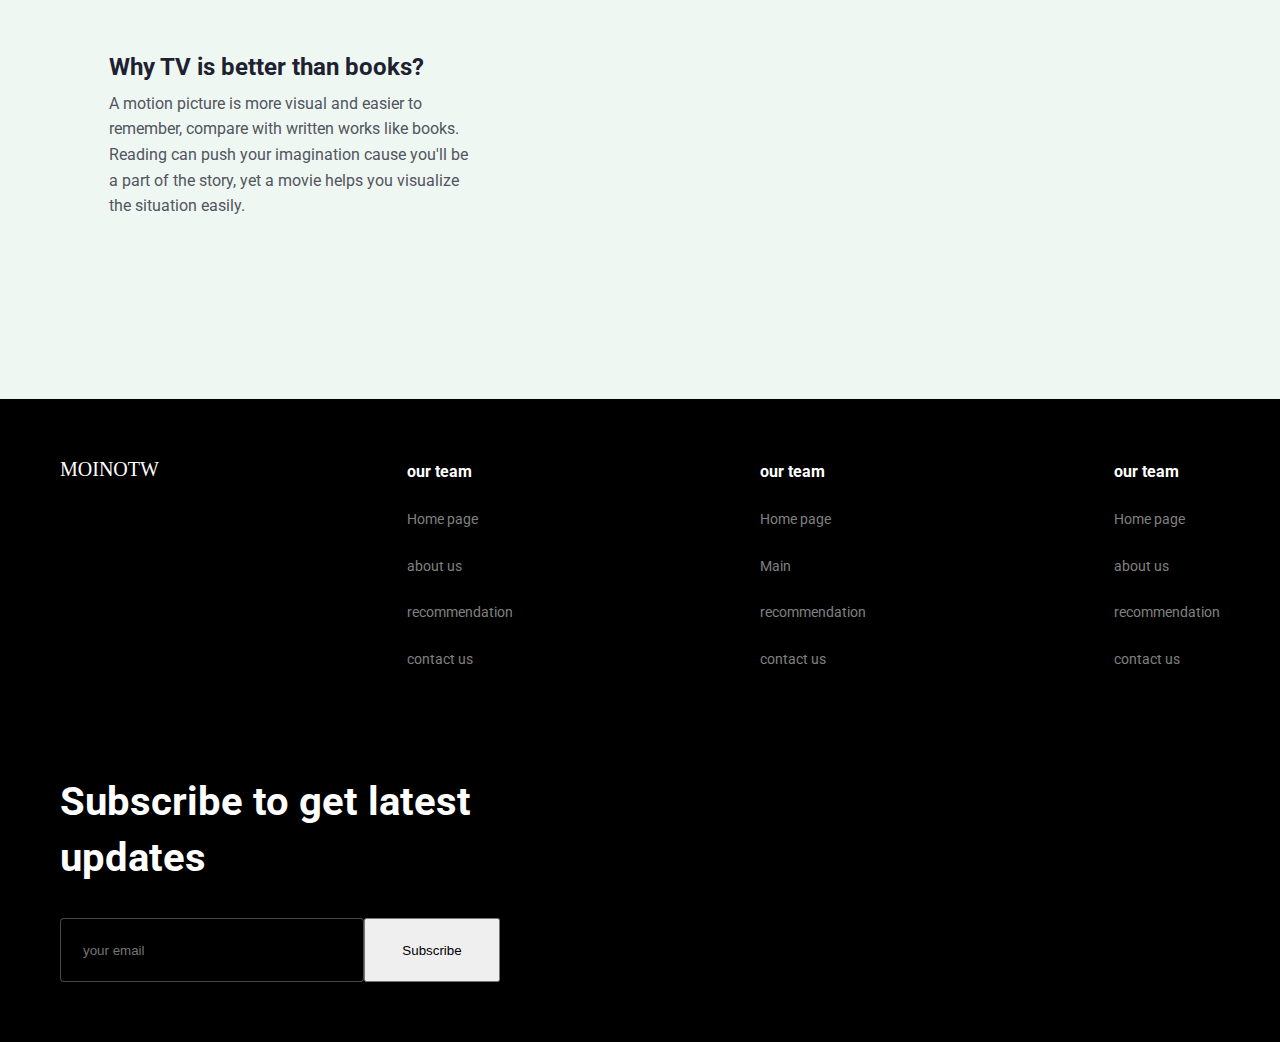
==== commit 16fb1ab7: "solved page 4 section 2" ====
--- a/pages/2.html
+++ b/pages/2.html
@@ -15,25 +15,27 @@
 <body>
     <header>
         <div class="hddiv">
-            <h1>MOINOTW</h1>
-            <nav>
-                <ul>
-                    <li><a href="../index.html" >HOME PAGE</a></li>
-                    <li><a href="#" class="active">MAIN</a></li>
-                    <li><a href="../pages/3.html">RECOMMENDATIONS</a></li>
-                    <li><a href="../pages/4.html">CONTACT US</a></li>
-                </ul>
-            </nav>
-            <div class="dropdown">
-                <button class="btn btn-secondary dropdown-toggle" type="button" data-bs-toggle="dropdown" aria-expanded="false">
-                    <i class="fa-solid fa-bars fa-2xl"></i>
-                </button>
-                <ul class="dropdown-menu">
-                  <li><a class="dropdown-item" href="#"><li><a href="../index.html" class="active">HOME PAGE</a></li></a></li>
-                  <li><a class="dropdown-item" href="#"> <li><a href="#" class="active">ABOUT US</a></li></a></li>
-                  <li><a class="dropdown-item" href="#"><li><a href="../pages/3.html">RECOMMENDATIONS</a></li></a></li>
-                  <li><a class="dropdown-item" href="#"><li><a href="../pages/4.html">CONTACT US</a></li></a></li>
-                </ul>
+            <div class="damatebiti">
+                <h1>MOINOTW</h1>
+                <nav>
+                    <ul>
+                        <li><a href="../index.html" >HOME PAGE</a></li>
+                        <li><a href="#" class="active">MAIN</a></li>
+                        <li><a href="../pages/3.html">RECOMMENDATIONS</a></li>
+                        <li><a href="../pages/4.html">CONTACT US</a></li>
+                    </ul>
+                </nav>
+                <div class="dropdown">
+                    <button class="btn btn-secondary dropdown-toggle" type="button" data-bs-toggle="dropdown" aria-expanded="false">
+                        <i class="fa-solid fa-bars fa-2xl"></i>
+                    </button>
+                    <ul class="dropdown-menu">
+                    <li><a class="dropdown-item" href="#"><li><a href="../index.html" class="active">HOME PAGE</a></li></a></li>
+                    <li><a class="dropdown-item" href="#"> <li><a href="#" class="active">ABOUT US</a></li></a></li>
+                    <li><a class="dropdown-item" href="#"><li><a href="../pages/3.html">RECOMMENDATIONS</a></li></a></li>
+                    <li><a class="dropdown-item" href="#"><li><a href="../pages/4.html">CONTACT US</a></li></a></li>
+                    </ul>
+            </div>
             </div>
         </div>
     </header>
--- a/css/global.css
+++ b/css/global.css
@@ -61,68 +61,72 @@
           box-sizing: border-box;
 }
 
-header {
-  margin: 20px 110px;
-}
-header .hddiv {
+header .damatebiti {
   display: -webkit-box;
   display: -ms-flexbox;
   display: flex;
   -webkit-box-pack: justify;
       -ms-flex-pack: justify;
           justify-content: space-between;
-}
-header .hddiv h1 {
+  padding: 40px 120px;
+}
+header .damatebiti h1 {
   font-size: 40px;
   vertical-align: center;
 }
-header .hddiv nav {
+header .damatebiti nav {
   vertical-align: center;
 }
-header .hddiv nav ul {
-  display: -webkit-box;
-  display: -ms-flexbox;
-  display: flex;
-}
-header .hddiv nav ul li {
+header .damatebiti nav ul {
+  display: -webkit-box;
+  display: -ms-flexbox;
+  display: flex;
+}
+header .damatebiti nav ul li {
   margin-right: 40px;
 }
-header .hddiv nav ul li a {
+header .damatebiti nav ul li a {
   color: grey;
 }
-header .hddiv nav ul li a .active {
+header .damatebiti nav ul li a .active {
   color: black;
 }
-header .hddiv .dropdown .dropdown-menu {
+header .damatebiti .dropdown .dropdown-menu {
   padding: 20px;
   background-color: #EFF7F2;
 }
-header .hddiv .dropdown .dropdown-menu a {
+header .damatebiti .dropdown .dropdown-menu a {
   color: rgb(61, 61, 61);
 }
 @media (max-width: 1110px) {
-  header .hddiv nav {
+  header .damatebiti nav {
     display: none;
   }
 }
-header .hddiv .fa-bars {
+header .damatebiti .fa-bars {
   display: none;
 }
-header .hddiv .dropdown {
+header .damatebiti .dropdown {
   display: none;
 }
 @media (max-width: 1110px) {
-  header .hddiv .fa-bars {
+  header .damatebiti .fa-bars {
     display: inline-block;
     margin-top: 20px;
   }
-  header .hddiv .dropdown {
+  header .damatebiti .dropdown {
     display: inline-block;
   }
 }
-@media (max-width: 1110px) {
+@media (max-width: 1100px) {
   header {
     margin: 5px 5px;
+  }
+  header .damatebiti {
+    padding: 10px;
+  }
+  header .damatebiti h1 {
+    font-size: 40px;
   }
 }
 
@@ -621,12 +625,20 @@
   padding: 142px 110px;
   margin-top: 96px;
   margin-bottom: 65px;
-}
-.s-5 div {
+  display: -webkit-box;
+  display: -ms-flexbox;
+  display: flex;
+  -ms-flex-wrap: wrap;
+      flex-wrap: wrap;
+  -webkit-box-pack: justify;
+      -ms-flex-pack: justify;
+          justify-content: space-between;
+}
+.s-5 .text {
   max-width: 610px;
   width: 100%;
 }
-.s-5 div h2 {
+.s-5 .text h2 {
   color: #FFF;
   font-family: Roboto;
   font-size: 48px;
@@ -636,11 +648,11 @@
   margin-bottom: 16px;
 }
 @media (max-width: 700px) {
-  .s-5 div h2 {
+  .s-5 .text h2 {
     font-size: 25px;
   }
 }
-.s-5 div p {
+.s-5 .text p {
   color: #9c9898;
   font-family: Roboto;
   font-size: 16px;
@@ -649,7 +661,7 @@
   line-height: 160%; /* 25.6px */
   margin-bottom: 36px;
 }
-.s-5 nav {
+.s-5 .text nav {
   display: -webkit-box;
   display: -ms-flexbox;
   display: flex;
@@ -658,7 +670,7 @@
       -ms-flex-direction: column;
           flex-direction: column;
 }
-.s-5 nav ul {
+.s-5 .text nav ul {
   display: -webkit-box;
   display: -ms-flexbox;
   display: flex;
@@ -666,7 +678,7 @@
       -ms-flex-align: center;
           align-items: center;
 }
-.s-5 nav ul .cube {
+.s-5 .text nav ul .cube {
   background-color: #EFF7F2;
   width: 16px;
   height: 16px;
@@ -674,7 +686,7 @@
   vertical-align: middle;
   margin-right: 5px;
 }
-.s-5 nav ul .cube1 {
+.s-5 .text nav ul .cube1 {
   background-color: #70C174;
   width: 16px;
   height: 16px;
@@ -682,7 +694,7 @@
   vertical-align: middle;
   margin-right: 5px;
 }
-.s-5 nav ul li {
+.s-5 .text nav ul li {
   color: #FFF;
   font-family: Roboto;
   font-size: 16px;
@@ -690,6 +702,41 @@
   font-weight: 500;
   line-height: 160%; /* 25.6px */
   vertical-align: middle;
+}
+.s-5 .donut {
+  margin: 50px 50px;
+}
+.s-5 .donut .circle {
+  display: -webkit-box;
+  display: -ms-flexbox;
+  display: flex;
+  -webkit-box-align: center;
+      -ms-flex-align: center;
+          align-items: center;
+  -webkit-box-pack: center;
+      -ms-flex-pack: center;
+          justify-content: center;
+  border-radius: 50%;
+  background-color: black;
+  background: conic-gradient(#EFF7F2 0deg 96deg, #70C174 96deg 360deg);
+  width: 400px;
+  height: 400px;
+}
+.s-5 .donut .circle .hole {
+  border-radius: 50%;
+  width: 200px;
+  height: 200px;
+  background: #000;
+}
+@media (max-width: 1000px) {
+  .s-5 .donut .circle {
+    width: 200px;
+    height: 200px;
+  }
+  .s-5 .donut .circle .hole {
+    width: 100px;
+    height: 100px;
+  }
 }
 @media (max-width: 700px) {
   .s-5 {
@@ -794,7 +841,6 @@
 
 .meore {
   background: var(--off-white, #EBF0F9);
-  border: 3px solid black;
 }
 .meore .s-1-4 {
   display: -webkit-box;
@@ -805,7 +851,7 @@
           justify-content: space-between;
   max-width: 1120px;
   width: 100%;
-  margin-left: 90px;
+  margin-left: 290px;
   margin-bottom: 50px;
   padding-top: 105.5px;
 }
@@ -1172,7 +1218,7 @@
   font-weight: 700;
   line-height: 120%; /* 57.6px */
 }
-.s-2-2 nav {
+.s-2-2 .advice {
   display: -webkit-box;
   display: -ms-flexbox;
   display: flex;
@@ -1183,8 +1229,10 @@
   -ms-flex-wrap: wrap;
       flex-wrap: wrap;
   margin: 40px auto;
-}
-.s-2-2 nav .div1 {
+  max-width: 1580px;
+  width: 100%;
+}
+.s-2-2 .advice .div1 {
   margin: 0 auto;
   display: -webkit-box;
   display: -ms-flexbox;
@@ -1196,23 +1244,23 @@
           justify-content: space-between;
   width: 100%;
 }
-.s-2-2 nav .div1 .main {
+.s-2-2 .advice .div1 .main {
   display: -webkit-box;
   display: -ms-flexbox;
   display: flex;
   margin-bottom: 48px;
   margin-right: 40px;
-  max-width: 400px;
+  max-width: 370px;
   width: 100%;
   -webkit-box-align: first baseline;
       -ms-flex-align: first baseline;
           align-items: first baseline;
 }
-.s-2-2 nav .div1 .main i {
+.s-2-2 .advice .div1 .main i {
   margin-right: 9px;
   color: green;
 }
-.s-2-2 nav .div1 .main div {
+.s-2-2 .advice .div1 .main div {
   display: -webkit-box;
   display: -ms-flexbox;
   display: flex;
@@ -1221,7 +1269,7 @@
       -ms-flex-direction: column;
           flex-direction: column;
 }
-.s-2-2 nav .div1 .main div h1 {
+.s-2-2 .advice .div1 .main div h1 {
   color: var(--primary-text, #1D2130);
   font-family: Roboto;
   font-size: 24px;
@@ -1230,7 +1278,7 @@
   line-height: normal;
   margin-bottom: 10px;
 }
-.s-2-2 nav .div1 .main div p {
+.s-2-2 .advice .div1 .main div p {
   color: var(--secondary-text, #525560);
   font-family: Roboto;
   font-size: 16px;
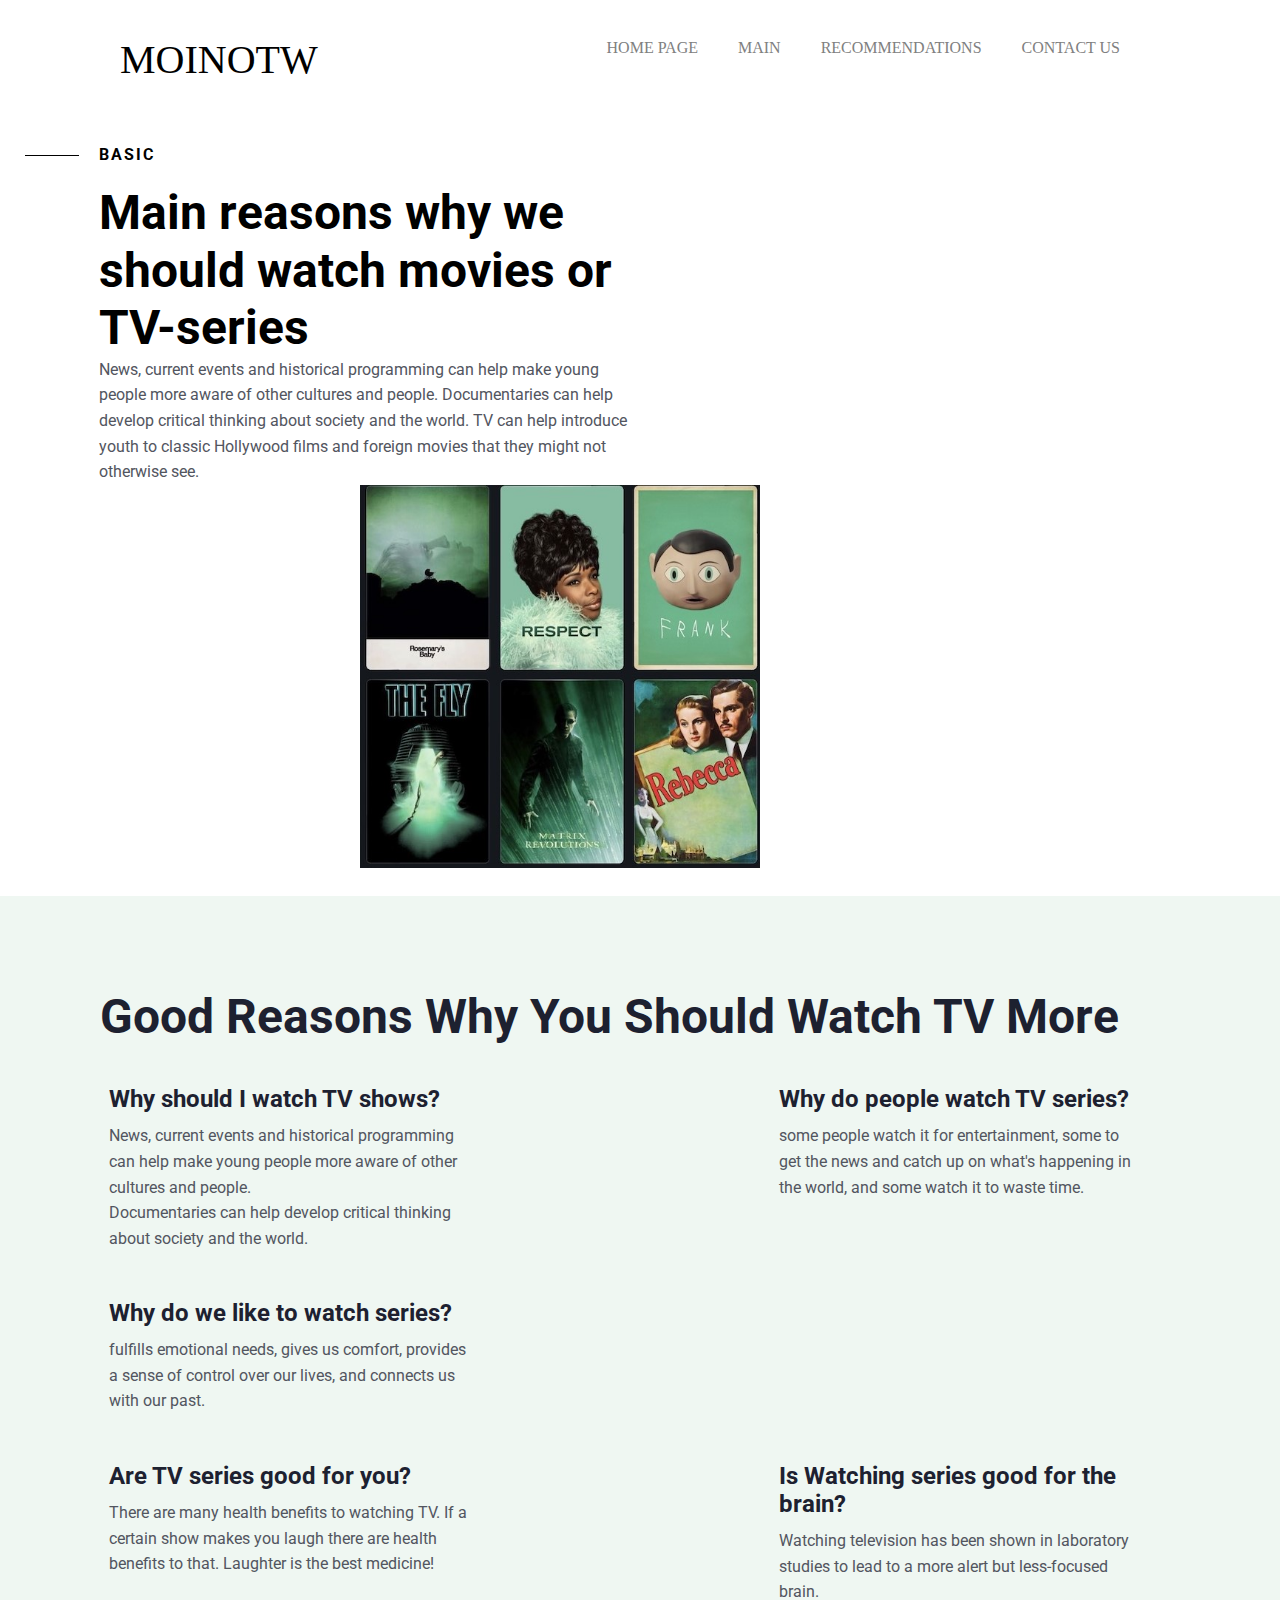
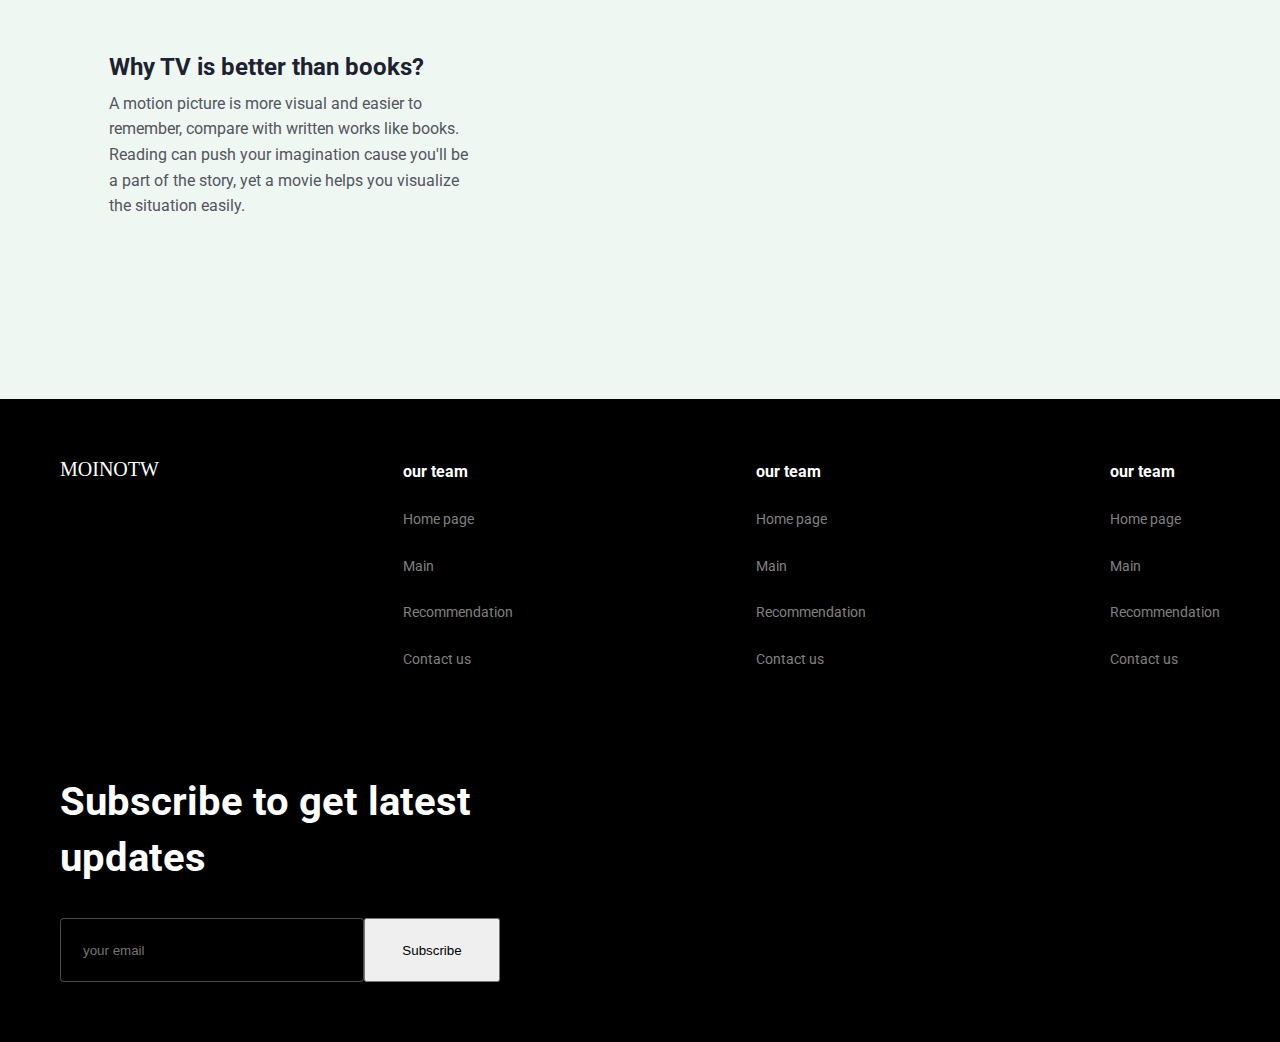
==== commit 88754e58: "Footer" ====
--- a/pages/2.html
+++ b/pages/2.html
@@ -109,23 +109,23 @@
         <div>
             <h3>our team</h3>
             <a href="../index.html">Home page</a>
-            <a href="#">about us</a>
-            <a href="pages/3.html">recommendation</a>
-            <a href="pages/4.html">contact us</a>
+            <a href="#">Main</a>
+            <a href="../pages/3.html">Recommendation</a>
+            <a href="../pages/4.html">Contact us</a>
         </div>
         <div>
             <h3>our team</h3>
             <a href="../index.html">Home page</a>
             <a href="#">Main</a>
-            <a href="../pages/3.html">recommendation</a>
-            <a href="../pages/4.html">contact us</a>
+            <a href="../pages/3.html">Recommendation</a>
+            <a href="../pages/4.html">Contact us</a>
         </div>
         <div>
             <h3>our team</h3>
             <a href="../index.html">Home page</a>
-            <a href="#">about us</a>
-            <a href="../pages/3.html">recommendation</a>
-            <a href="../pages/4.html">contact us</a>
+            <a href="#">Main</a>
+            <a href="../pages/3.html">Recommendation</a>
+            <a href="../pages/4.html">Contact us</a>
         </div>
         <div class="form">
             <h4>Subscribe to get latest updates</h4>
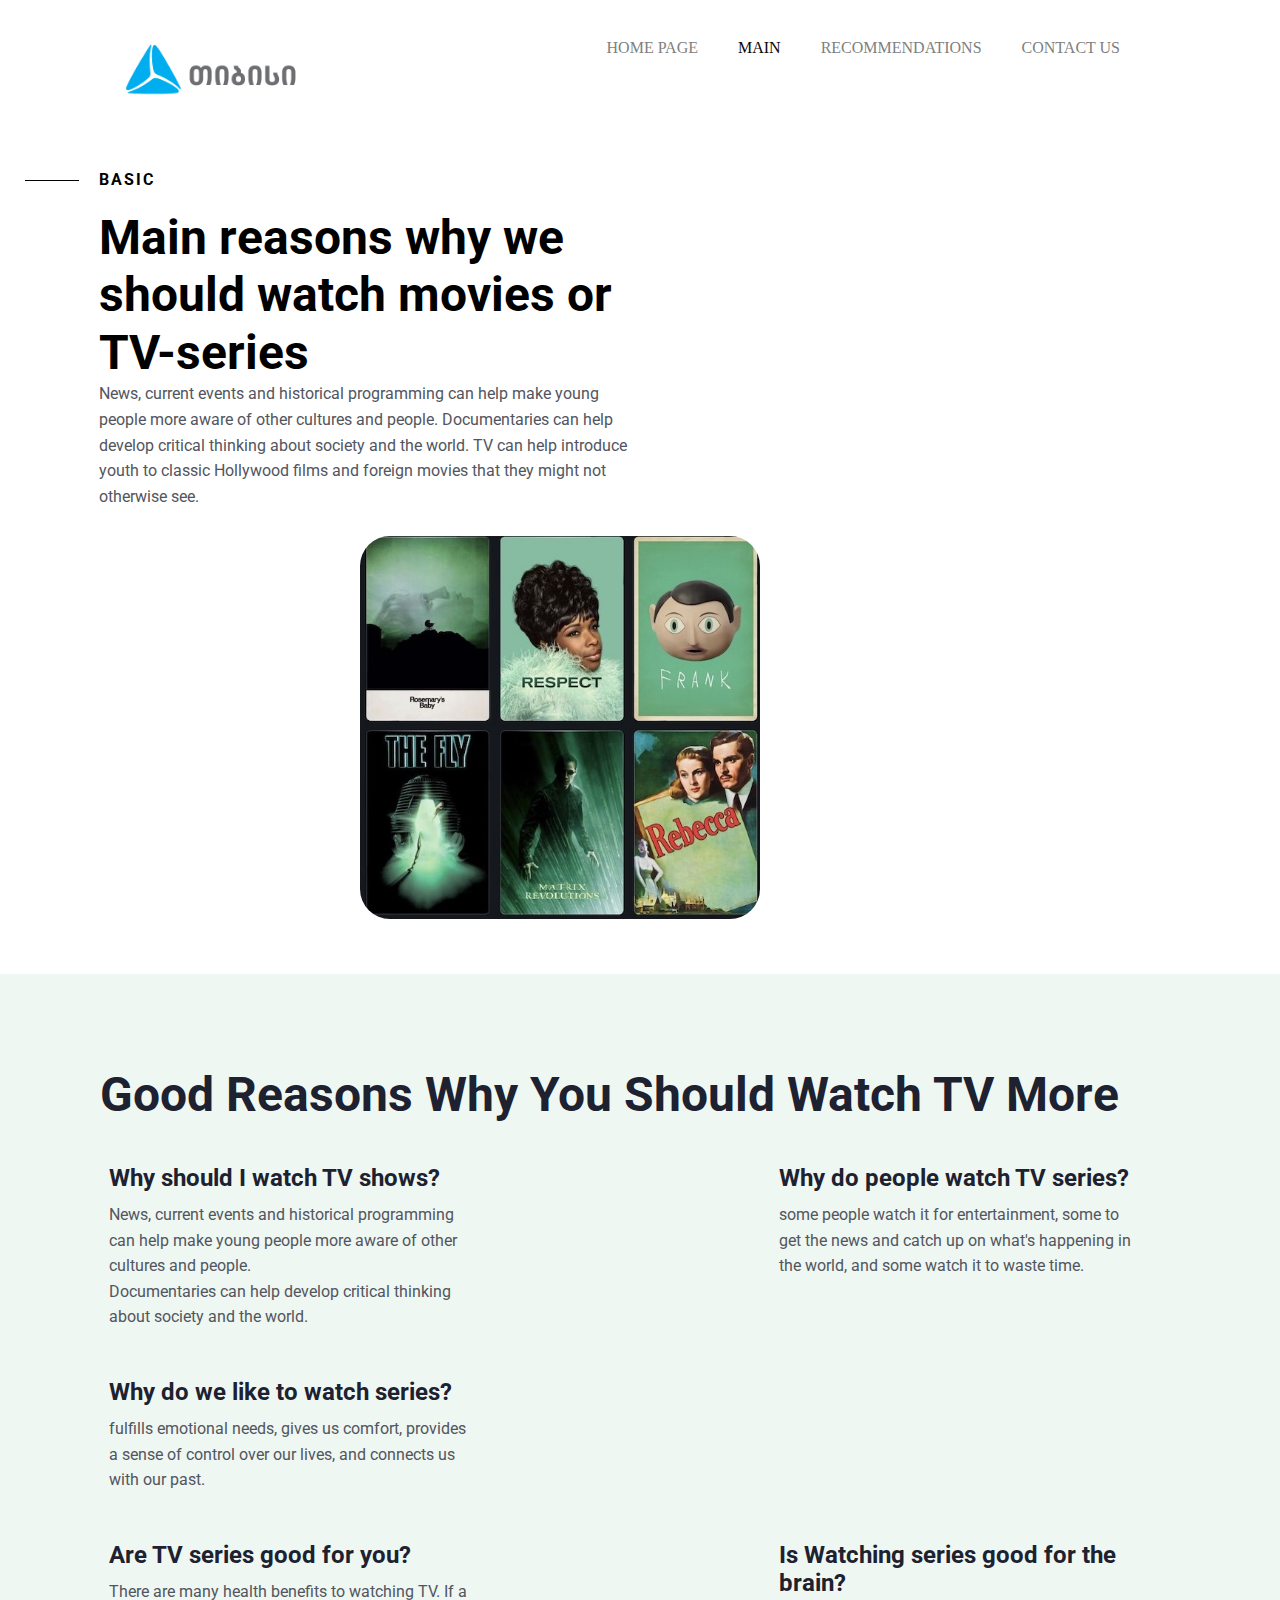
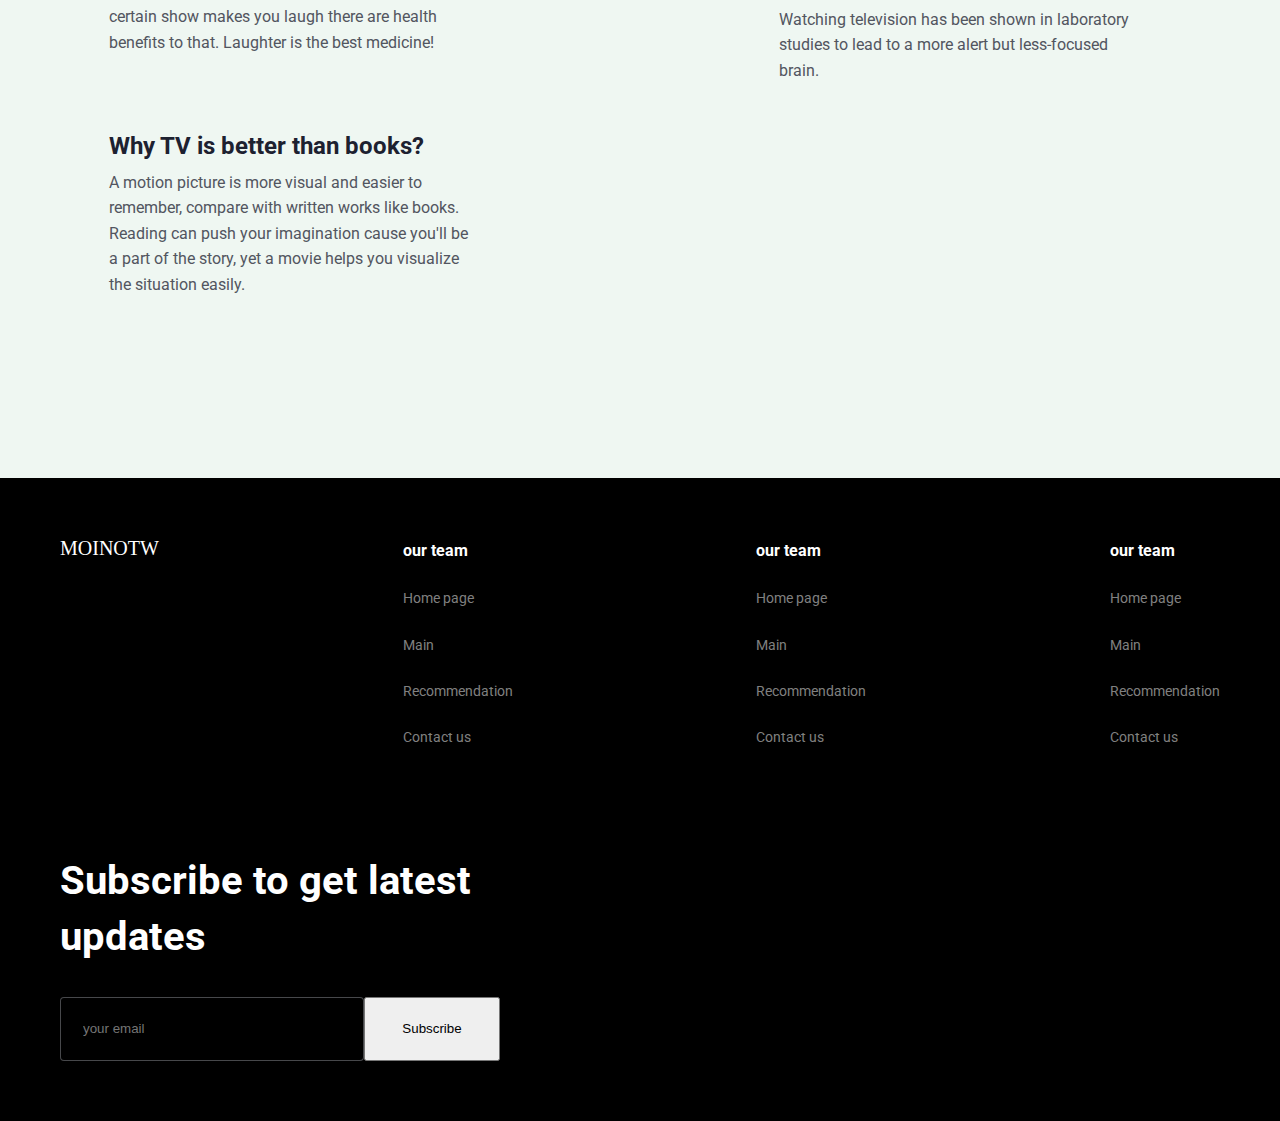
==== commit 4a65c998: "some changes" ====
--- a/pages/2.html
+++ b/pages/2.html
@@ -16,7 +16,7 @@
     <header>
         <div class="hddiv">
             <div class="damatebiti">
-                <h1>MOINOTW</h1>
+                <a href="https://www.tbceducation.ge/"><img src="../imgs/თიბისი.png" alt="" class="tbc"></a>
                 <nav>
                     <ul>
                         <li><a href="../index.html" >HOME PAGE</a></li>
@@ -30,10 +30,10 @@
                         <i class="fa-solid fa-bars fa-2xl"></i>
                     </button>
                     <ul class="dropdown-menu">
-                    <li><a class="dropdown-item" href="#"><li><a href="../index.html" class="active">HOME PAGE</a></li></a></li>
-                    <li><a class="dropdown-item" href="#"> <li><a href="#" class="active">ABOUT US</a></li></a></li>
-                    <li><a class="dropdown-item" href="#"><li><a href="../pages/3.html">RECOMMENDATIONS</a></li></a></li>
-                    <li><a class="dropdown-item" href="#"><li><a href="../pages/4.html">CONTACT US</a></li></a></li>
+                    <li><a class="dropdown-item" href="#"><li><a href="../index.html" class="active">Home page</a></li></a></li>
+                    <li><a class="dropdown-item" href="#"> <li><a href="#" class="active">Main</a></li></a></li>
+                    <li><a class="dropdown-item" href="#"><li><a href="../pages/3.html">Recommendations</a></li></a></li>
+                    <li><a class="dropdown-item" href="#"><li><a href="../pages/4.html">Contact us</a></li></a></li>
                     </ul>
             </div>
             </div>
--- a/css/global.css
+++ b/css/global.css
@@ -70,8 +70,8 @@
           justify-content: space-between;
   padding: 40px 120px;
 }
-header .damatebiti h1 {
-  font-size: 40px;
+header .damatebiti .tbc {
+  max-width: 180px;
   vertical-align: center;
 }
 header .damatebiti nav {
@@ -88,8 +88,11 @@
 header .damatebiti nav ul li a {
   color: grey;
 }
-header .damatebiti nav ul li a .active {
-  color: black;
+header .damatebiti nav ul li .active {
+  color: #0B0706;
+}
+header .damatebiti nav ul li a:hover {
+  color: rgb(1, 56, 1);
 }
 header .damatebiti .dropdown .dropdown-menu {
   padding: 20px;
@@ -98,18 +101,16 @@
 header .damatebiti .dropdown .dropdown-menu a {
   color: rgb(61, 61, 61);
 }
+header .damatebiti .fa-bars {
+  display: none;
+}
+header .damatebiti .dropdown {
+  display: none;
+}
 @media (max-width: 1110px) {
   header .damatebiti nav {
     display: none;
   }
-}
-header .damatebiti .fa-bars {
-  display: none;
-}
-header .damatebiti .dropdown {
-  display: none;
-}
-@media (max-width: 1110px) {
   header .damatebiti .fa-bars {
     display: inline-block;
     margin-top: 20px;
@@ -118,6 +119,11 @@
     display: inline-block;
   }
 }
+@media (max-width: 480px) {
+  header .damatebiti .tbc {
+    width: 130px;
+  }
+}
 @media (max-width: 1100px) {
   header {
     margin: 5px 5px;
@@ -126,25 +132,26 @@
     padding: 10px;
   }
   header .damatebiti h1 {
-    font-size: 40px;
+    font-size: 29px;
+    margin-top: 16px;
   }
 }
 
 .s-1 {
-  background-image: url("../../imgs/BGImage.png");
+  background-image: url("https://i.pinimg.com/originals/ce/c4/ee/cec4ee792d64120b28b708c1424c2a45.jpg");
   background-repeat: no-repeat;
   background-size: cover;
   height: 625px;
   padding: 20px 20px;
 }
 .s-1 h2 {
-  max-width: 850px;
+  max-width: 1150px;
   width: 100%;
   padding-top: 128px;
   padding-left: 110px;
   color: #FFF;
   font-family: Roboto;
-  font-size: 64px;
+  font-size: 94px;
   font-style: normal;
   font-weight: 700;
   line-height: 120%; /* 76.8px */
@@ -243,9 +250,22 @@
   background-color: #377d3a;
   cursor: pointer;
 }
-.s-2 .box1 .image {
-  width: 480px;
-  height: 440px;
+.s-2 .box1 .img {
+  max-width: 500px;
+  width: 100%;
+}
+.s-2 .box1 .img .s-2img {
+  width: 88%;
+  -webkit-transition: width 1s, -webkit-transform 1s;
+  transition: width 1s, -webkit-transform 1s;
+  transition: width 1s, transform 1s;
+  transition: width 1s, transform 1s, -webkit-transform 1s;
+}
+.s-2 .box1 .img .s-2img:hover {
+  width: 93%;
+  -webkit-transform: 88%;
+      -ms-transform: 88%;
+          transform: 88%;
 }
 @media (max-width: 1450px) {
   .s-2 .box1 {
@@ -274,10 +294,13 @@
   .s-2 .box1 .aboutus a {
     margin: 0 auto;
   }
-  .s-2 .box1 img {
+  .s-2 .box1 .img {
     max-width: 600px;
-    width: 80%;
+    width: 100%;
     margin: 20px auto;
+  }
+  .s-2 .box1 .img .s-2img {
+    width: 100%;
   }
 }
 .s-2 .box2 {
@@ -324,8 +347,20 @@
       flex-wrap: wrap;
   -ms-flex-pack: distribute;
       justify-content: space-around;
+  height: 60px;
+  -webkit-box-align: center;
+      -ms-flex-align: center;
+          align-items: center;
+}
+.s-2 .box2 .div2 ul a {
+  width: 70px;
 }
 .s-2 .box2 .div2 ul .logo {
+  height: 20px;
+  width: 50px;
+  vertical-align: middle;
+}
+.s-2 .box2 .div2 ul .logo0 {
   height: 20px;
   width: 50px;
   vertical-align: middle;
@@ -606,10 +641,6 @@
 }
 @media (max-width: 1300px) {
   .s-4 .cardsbox {
-    -webkit-box-orient: vertical;
-    -webkit-box-direction: normal;
-        -ms-flex-direction: column;
-            flex-direction: column;
     text-align: center;
     margin: 0 auto;
   }
@@ -703,10 +734,7 @@
   line-height: 160%; /* 25.6px */
   vertical-align: middle;
 }
-.s-5 .donut {
-  margin: 50px 50px;
-}
-.s-5 .donut .circle {
+.s-5 .circle {
   display: -webkit-box;
   display: -ms-flexbox;
   display: flex;
@@ -721,21 +749,27 @@
   background: conic-gradient(#EFF7F2 0deg 96deg, #70C174 96deg 360deg);
   width: 400px;
   height: 400px;
-}
-.s-5 .donut .circle .hole {
+  margin-top: 50px;
+}
+.s-5 .circle .hole {
   border-radius: 50%;
   width: 200px;
   height: 200px;
   background: #000;
 }
 @media (max-width: 1000px) {
-  .s-5 .donut .circle {
+  .s-5 .circle {
     width: 200px;
     height: 200px;
   }
-  .s-5 .donut .circle .hole {
+  .s-5 .circle .hole {
     width: 100px;
     height: 100px;
+  }
+}
+@media (max-width: 400px) {
+  .s-5 .circle {
+    margin: 50px auto;
   }
 }
 @media (max-width: 700px) {
@@ -1181,6 +1215,10 @@
   .s-1-4 .box1 .aboutus {
     margin-bottom: 40px;
     margin-right: 0px;
+    -webkit-box-orient: vertical;
+    -webkit-box-direction: normal;
+        -ms-flex-direction: column;
+            flex-direction: column;
   }
 }
 @media (max-width: 1200px) {
@@ -1188,14 +1226,18 @@
     margin: 0 auto;
     width: 100%;
   }
+  .s-1-4 .box1 .line {
+    display: none;
+  }
 }
 .s-1-4 .form {
   margin: 0 auto;
 }
 .s-1-4 .form img {
   max-width: 400px;
-  width: 100%;
-  margin: 0 auto;
+  border-radius: 30px;
+  width: 100%;
+  margin: 27px auto;
 }
 @media (max-width: 800px) {
   .s-1-4 {
@@ -1293,4 +1335,625 @@
   .s-2-2 h1 {
     font-size: 29px;
   }
+}
+
+.box3-1 {
+  display: -webkit-box;
+  display: -ms-flexbox;
+  display: flex;
+  max-width: 900px;
+  width: 100%;
+}
+.box3-1 .line3-1 {
+  width: 71px;
+  height: 1px;
+  background-color: black;
+  margin-top: 10px;
+  margin-right: 20px;
+}
+@media (max-width: 1313px) {
+  .box3-1 .line3-1 {
+    display: none;
+  }
+}
+.box3-1 .aboutus3-1 {
+  display: -webkit-box;
+  display: -ms-flexbox;
+  display: flex;
+  -ms-flex-wrap: wrap;
+      flex-wrap: wrap;
+  margin-right: 96px;
+  max-width: 608px;
+  width: 100%;
+}
+.box3-1 .aboutus3-1 h3 {
+  color: black;
+  font-family: Roboto;
+  font-size: 16px;
+  font-style: normal;
+  font-weight: 700;
+  line-height: normal;
+  letter-spacing: 2px;
+  text-transform: uppercase;
+  margin-bottom: 20px;
+}
+.box3-1 .aboutus3-1 h4 {
+  font-family: Roboto;
+  font-size: 48px;
+  font-style: normal;
+  font-weight: 700;
+  line-height: 120%; /* 57.6px */
+}
+@media (max-width: 1200px) {
+  .box3-1 .aboutus3-1 h4 {
+    font-size: 16px;
+  }
+}
+.box3-1 .aboutus3-1 p {
+  color: var(--secondary-text, #525560);
+  font-family: Roboto;
+  font-size: 16px;
+  font-style: normal;
+  font-weight: 400;
+  line-height: 160%; /* 25.6px */
+}
+@media (max-width: 1200px) {
+  .box3-1 .aboutus3-1 {
+    margin-bottom: 40px;
+    margin-right: 0px;
+    -webkit-box-orient: vertical;
+    -webkit-box-direction: normal;
+        -ms-flex-direction: column;
+            flex-direction: column;
+  }
+}
+@media (max-width: 1313px) {
+  .box3-1 {
+    margin: 0 auto;
+    width: 100%;
+    -webkit-box-pack: center;
+        -ms-flex-pack: center;
+            justify-content: center;
+  }
+}
+
+.form3-1 {
+  margin: 0 auto;
+}
+.form3-1 img {
+  max-width: 400px;
+  border-radius: 30px;
+  width: 100%;
+  margin: 27px auto;
+}
+
+.s-3-2 {
+  margin-bottom: 100px;
+  padding: 20px;
+  background-color: #EFF7F2;
+}
+.s-3-2 h1 {
+  color: var(--primary-text, #1D2130);
+  font-family: Roboto;
+  font-size: 48px;
+  font-style: normal;
+  font-weight: 700;
+  line-height: 120%; /* 57.6px */
+  margin: 50px auto;
+  max-width: 700px;
+  width: 100%;
+}
+@media (max-width: 600px) {
+  .s-3-2 h1 {
+    font-size: 30px;
+  }
+}
+.s-3-2 .baratebi {
+  display: -webkit-box;
+  display: -ms-flexbox;
+  display: flex;
+  -webkit-box-pack: justify;
+      -ms-flex-pack: justify;
+          justify-content: space-between;
+  -ms-flex-wrap: wrap;
+      flex-wrap: wrap;
+  max-width: 1500px;
+  width: 100%;
+  margin: 0 auto;
+}
+.s-3-2 .baratebi h1 {
+  color: #FFF;
+  font-family: Roboto;
+  font-size: 28px;
+  font-style: normal;
+  font-weight: 700;
+  line-height: 150%; /* 42px */
+  background-color: rgba(0, 0, 0, 0.1450980392);
+}
+.s-3-2 .baratebi p {
+  color: var(--secondary-text, #fff);
+  font-family: Roboto;
+  font-size: 18px;
+  font-style: normal;
+  font-weight: 400;
+  line-height: 160%; /* 25.6px */
+  background-color: rgba(0, 0, 0, 0.1450980392);
+}
+.s-3-2 .baratebi button {
+  background-color: #fff;
+  display: -webkit-inline-box;
+  display: -ms-inline-flexbox;
+  display: inline-flex;
+  /* padding: 16px 32px; */
+  -webkit-box-pack: center;
+      -ms-flex-pack: center;
+          justify-content: center;
+  -webkit-box-align: center;
+      -ms-flex-align: center;
+          align-items: center;
+  /* gap: 10px; */
+  border: none;
+  width: 146px;
+  height: 51px;
+  border-radius: 10px;
+}
+.s-3-2 .baratebi button a {
+  color: var(--primary-text, #1D2130);
+  text-align: right;
+  font-family: Roboto;
+  font-size: 16px;
+  font-style: normal;
+  font-weight: 500;
+  line-height: normal;
+}
+.s-3-2 .baratebi button:hover {
+  background-color: rgb(188, 241, 188);
+  cursor: pointer;
+}
+.s-3-2 .baratebi .barati1 {
+  background-image: url("../imgs/detective.jpeg");
+  background-size: cover;
+  background-repeat: no-repeat;
+  opacity: 96%;
+  display: -webkit-box;
+  display: -ms-flexbox;
+  display: flex;
+  -webkit-box-orient: vertical;
+  -webkit-box-direction: normal;
+      -ms-flex-direction: column;
+          flex-direction: column;
+  -ms-flex-pack: distribute;
+      justify-content: space-around;
+  max-width: 400px;
+  width: 100%;
+  height: 450px;
+  border-radius: 20px;
+  padding: 80px 48px;
+  margin: 20px 20px;
+}
+@media (max-width: 500px) {
+  .s-3-2 .baratebi .barati1 {
+    padding: 17px;
+    height: 336px;
+  }
+}
+.s-3-2 .baratebi .barati2 {
+  background-image: url("../imgs/comedy.jpeg");
+  background-size: cover;
+  background-repeat: no-repeat;
+  opacity: 96%;
+  display: -webkit-box;
+  display: -ms-flexbox;
+  display: flex;
+  -webkit-box-orient: vertical;
+  -webkit-box-direction: normal;
+      -ms-flex-direction: column;
+          flex-direction: column;
+  -ms-flex-pack: distribute;
+      justify-content: space-around;
+  max-width: 400px;
+  width: 100%;
+  height: 450px;
+  border-radius: 20px;
+  padding: 80px 48px;
+  margin: 20px 20px;
+}
+@media (max-width: 500px) {
+  .s-3-2 .baratebi .barati2 {
+    padding: 17px;
+    height: 336px;
+  }
+}
+.s-3-2 .baratebi .barati3 {
+  background-image: url("../imgs/romantic.jpeg");
+  background-size: cover;
+  background-repeat: no-repeat;
+  opacity: 96%;
+  display: -webkit-box;
+  display: -ms-flexbox;
+  display: flex;
+  -webkit-box-orient: vertical;
+  -webkit-box-direction: normal;
+      -ms-flex-direction: column;
+          flex-direction: column;
+  -ms-flex-pack: distribute;
+      justify-content: space-around;
+  max-width: 400px;
+  width: 100%;
+  height: 450px;
+  border-radius: 20px;
+  padding: 80px 48px;
+  margin: 20px 20px;
+}
+@media (max-width: 500px) {
+  .s-3-2 .baratebi .barati3 {
+    padding: 17px;
+    height: 336px;
+  }
+}
+.s-3-2 .baratebi .barati4 {
+  background-image: url("../imgs/horror.jpeg");
+  background-size: cover;
+  background-repeat: no-repeat;
+  opacity: 96%;
+  display: -webkit-box;
+  display: -ms-flexbox;
+  display: flex;
+  -webkit-box-orient: vertical;
+  -webkit-box-direction: normal;
+      -ms-flex-direction: column;
+          flex-direction: column;
+  -ms-flex-pack: distribute;
+      justify-content: space-around;
+  max-width: 400px;
+  width: 100%;
+  height: 450px;
+  border-radius: 20px;
+  padding: 80px 48px;
+  margin: 20px 20px;
+}
+@media (max-width: 500px) {
+  .s-3-2 .baratebi .barati4 {
+    padding: 17px;
+    height: 336px;
+  }
+}
+.s-3-2 .baratebi .barati5 {
+  background-image: url("../imgs/thriller.jpeg");
+  background-size: cover;
+  background-repeat: no-repeat;
+  opacity: 96%;
+  display: -webkit-box;
+  display: -ms-flexbox;
+  display: flex;
+  -webkit-box-orient: vertical;
+  -webkit-box-direction: normal;
+      -ms-flex-direction: column;
+          flex-direction: column;
+  -ms-flex-pack: distribute;
+      justify-content: space-around;
+  max-width: 400px;
+  width: 100%;
+  height: 450px;
+  border-radius: 20px;
+  padding: 80px 48px;
+  margin: 20px 20px;
+}
+@media (max-width: 500px) {
+  .s-3-2 .baratebi .barati5 {
+    padding: 17px;
+    height: 336px;
+  }
+}
+.s-3-2 .baratebi .barati6 {
+  background-image: url("../imgs/adventure.jpeg");
+  background-size: cover;
+  background-repeat: no-repeat;
+  opacity: 96%;
+  display: -webkit-box;
+  display: -ms-flexbox;
+  display: flex;
+  -webkit-box-orient: vertical;
+  -webkit-box-direction: normal;
+      -ms-flex-direction: column;
+          flex-direction: column;
+  -ms-flex-pack: distribute;
+      justify-content: space-around;
+  max-width: 400px;
+  width: 100%;
+  height: 450px;
+  border-radius: 20px;
+  padding: 80px 48px;
+  margin: 20px 20px;
+}
+@media (max-width: 500px) {
+  .s-3-2 .baratebi .barati6 {
+    padding: 17px;
+    height: 336px;
+  }
+}
+@media (max-width: 913px) {
+  .s-3-2 .baratebi {
+    -webkit-box-pack: center;
+        -ms-flex-pack: center;
+            justify-content: center;
+  }
+}
+@media (max-width: 500px) {
+  .s-3-2 .baratebi h1 {
+    font-size: 20px;
+    vertical-align: top;
+  }
+}
+
+.s-3-3 {
+  margin-bottom: 100px;
+  padding: 20px;
+  background-color: #EFF7F2;
+}
+.s-3-3 h1 {
+  color: var(--primary-text, #1D2130);
+  font-family: Roboto;
+  font-size: 48px;
+  font-style: normal;
+  font-weight: 700;
+  line-height: 120%; /* 57.6px */
+  margin: 50px auto;
+  max-width: 700px;
+  width: 100%;
+  margin-bottom: 40px;
+}
+@media (max-width: 913px) {
+  .s-3-3 h1 {
+    margin: 50px auto;
+    font-size: 50px;
+  }
+}
+@media (max-width: 513px) {
+  .s-3-3 h1 {
+    margin: 40px auto;
+    font-size: 30px;
+  }
+}
+.s-3-3 .baratebi {
+  display: -webkit-box;
+  display: -ms-flexbox;
+  display: flex;
+  -webkit-box-pack: justify;
+      -ms-flex-pack: justify;
+          justify-content: space-between;
+  -ms-flex-wrap: wrap;
+      flex-wrap: wrap;
+  max-width: 1500px;
+  width: 100%;
+  margin: 0 auto;
+}
+.s-3-3 .baratebi h1 {
+  color: #ffffff;
+  font-family: Roboto;
+  font-size: 28px;
+  font-style: normal;
+  font-weight: 700;
+  line-height: 150%; /* 42px */
+  background-color: rgba(0, 0, 0, 0.1450980392);
+}
+@media (max-width: 913px) {
+  .s-3-3 .baratebi h1 {
+    margin: 0 auto;
+  }
+}
+.s-3-3 .baratebi p {
+  color: var(--secondary-text, #fff);
+  font-family: Roboto;
+  font-size: 18px;
+  font-style: normal;
+  font-weight: 400;
+  line-height: 160%; /* 25.6px */
+  background-color: rgba(0, 0, 0, 0.1450980392);
+}
+.s-3-3 .baratebi button {
+  background-color: #fff;
+  display: -webkit-inline-box;
+  display: -ms-inline-flexbox;
+  display: inline-flex;
+  /* padding: 16px 32px; */
+  -webkit-box-pack: center;
+      -ms-flex-pack: center;
+          justify-content: center;
+  -webkit-box-align: center;
+      -ms-flex-align: center;
+          align-items: center;
+  /* gap: 10px; */
+  border: none;
+  width: 146px;
+  height: 51px;
+  border-radius: 10px;
+}
+.s-3-3 .baratebi button a {
+  color: var(--primary-text, #1D2130);
+  text-align: right;
+  font-family: Roboto;
+  font-size: 16px;
+  font-style: normal;
+  font-weight: 500;
+  line-height: normal;
+}
+.s-3-3 .baratebi button:hover {
+  background-color: rgb(188, 241, 188);
+  cursor: pointer;
+}
+.s-3-3 .baratebi .barati1 {
+  background-image: url("../imgs/detectivet.jpeg");
+  background-size: cover;
+  background-repeat: no-repeat;
+  opacity: 96%;
+  display: -webkit-box;
+  display: -ms-flexbox;
+  display: flex;
+  -webkit-box-orient: vertical;
+  -webkit-box-direction: normal;
+      -ms-flex-direction: column;
+          flex-direction: column;
+  -ms-flex-pack: distribute;
+      justify-content: space-around;
+  max-width: 400px;
+  width: 100%;
+  height: 450px;
+  border-radius: 20px;
+  padding: 80px 48px;
+  margin: 20px 20px;
+}
+@media (max-width: 500px) {
+  .s-3-3 .baratebi .barati1 {
+    padding: 17px;
+    height: 336px;
+  }
+}
+.s-3-3 .baratebi .barati2 {
+  background-image: url("../imgs/comedyt.jpeg");
+  background-size: cover;
+  background-repeat: no-repeat;
+  opacity: 96%;
+  display: -webkit-box;
+  display: -ms-flexbox;
+  display: flex;
+  -webkit-box-orient: vertical;
+  -webkit-box-direction: normal;
+      -ms-flex-direction: column;
+          flex-direction: column;
+  -ms-flex-pack: distribute;
+      justify-content: space-around;
+  max-width: 400px;
+  width: 100%;
+  height: 450px;
+  border-radius: 20px;
+  padding: 80px 48px;
+  margin: 20px 20px;
+}
+@media (max-width: 500px) {
+  .s-3-3 .baratebi .barati2 {
+    padding: 17px;
+    height: 336px;
+  }
+}
+.s-3-3 .baratebi .barati3 {
+  background-image: url("../imgs/romancet.jpeg");
+  background-size: cover;
+  background-repeat: no-repeat;
+  opacity: 96%;
+  display: -webkit-box;
+  display: -ms-flexbox;
+  display: flex;
+  -webkit-box-orient: vertical;
+  -webkit-box-direction: normal;
+      -ms-flex-direction: column;
+          flex-direction: column;
+  -ms-flex-pack: distribute;
+      justify-content: space-around;
+  max-width: 400px;
+  width: 100%;
+  height: 450px;
+  border-radius: 20px;
+  padding: 80px 48px;
+  margin: 20px 20px;
+}
+@media (max-width: 500px) {
+  .s-3-3 .baratebi .barati3 {
+    padding: 17px;
+    height: 336px;
+  }
+}
+.s-3-3 .baratebi .barati4 {
+  background-image: url("../imgs/horrort.jpeg");
+  background-size: cover;
+  background-repeat: no-repeat;
+  opacity: 96%;
+  display: -webkit-box;
+  display: -ms-flexbox;
+  display: flex;
+  -webkit-box-orient: vertical;
+  -webkit-box-direction: normal;
+      -ms-flex-direction: column;
+          flex-direction: column;
+  -ms-flex-pack: distribute;
+      justify-content: space-around;
+  max-width: 400px;
+  width: 100%;
+  height: 450px;
+  border-radius: 20px;
+  padding: 80px 48px;
+  margin: 20px 20px;
+}
+@media (max-width: 500px) {
+  .s-3-3 .baratebi .barati4 {
+    padding: 17px;
+    height: 336px;
+  }
+}
+.s-3-3 .baratebi .barati5 {
+  background-image: url("../imgs/thrillert.png");
+  background-size: cover;
+  background-repeat: no-repeat;
+  opacity: 96%;
+  display: -webkit-box;
+  display: -ms-flexbox;
+  display: flex;
+  -webkit-box-orient: vertical;
+  -webkit-box-direction: normal;
+      -ms-flex-direction: column;
+          flex-direction: column;
+  -ms-flex-pack: distribute;
+      justify-content: space-around;
+  max-width: 400px;
+  width: 100%;
+  height: 450px;
+  border-radius: 20px;
+  padding: 80px 48px;
+  margin: 20px 20px;
+}
+@media (max-width: 500px) {
+  .s-3-3 .baratebi .barati5 {
+    padding: 17px;
+    height: 336px;
+  }
+}
+.s-3-3 .baratebi .barati6 {
+  background-image: url("../imgs/adventuret.jpeg");
+  background-size: cover;
+  background-repeat: no-repeat;
+  opacity: 96%;
+  display: -webkit-box;
+  display: -ms-flexbox;
+  display: flex;
+  -webkit-box-orient: vertical;
+  -webkit-box-direction: normal;
+      -ms-flex-direction: column;
+          flex-direction: column;
+  -ms-flex-pack: distribute;
+      justify-content: space-around;
+  max-width: 400px;
+  width: 100%;
+  height: 450px;
+  border-radius: 20px;
+  padding: 80px 48px;
+  margin: 20px 20px;
+}
+@media (max-width: 500px) {
+  .s-3-3 .baratebi .barati6 {
+    padding: 17px;
+    height: 336px;
+  }
+}
+@media (max-width: 913px) {
+  .s-3-3 .baratebi h1 {
+    font-size: 30px;
+    vertical-align: top;
+  }
+}
+@media (max-width: 913px) {
+  .s-3-3 .baratebi {
+    -webkit-box-pack: center;
+        -ms-flex-pack: center;
+            justify-content: center;
+  }
 }/*# sourceMappingURL=global.css.map */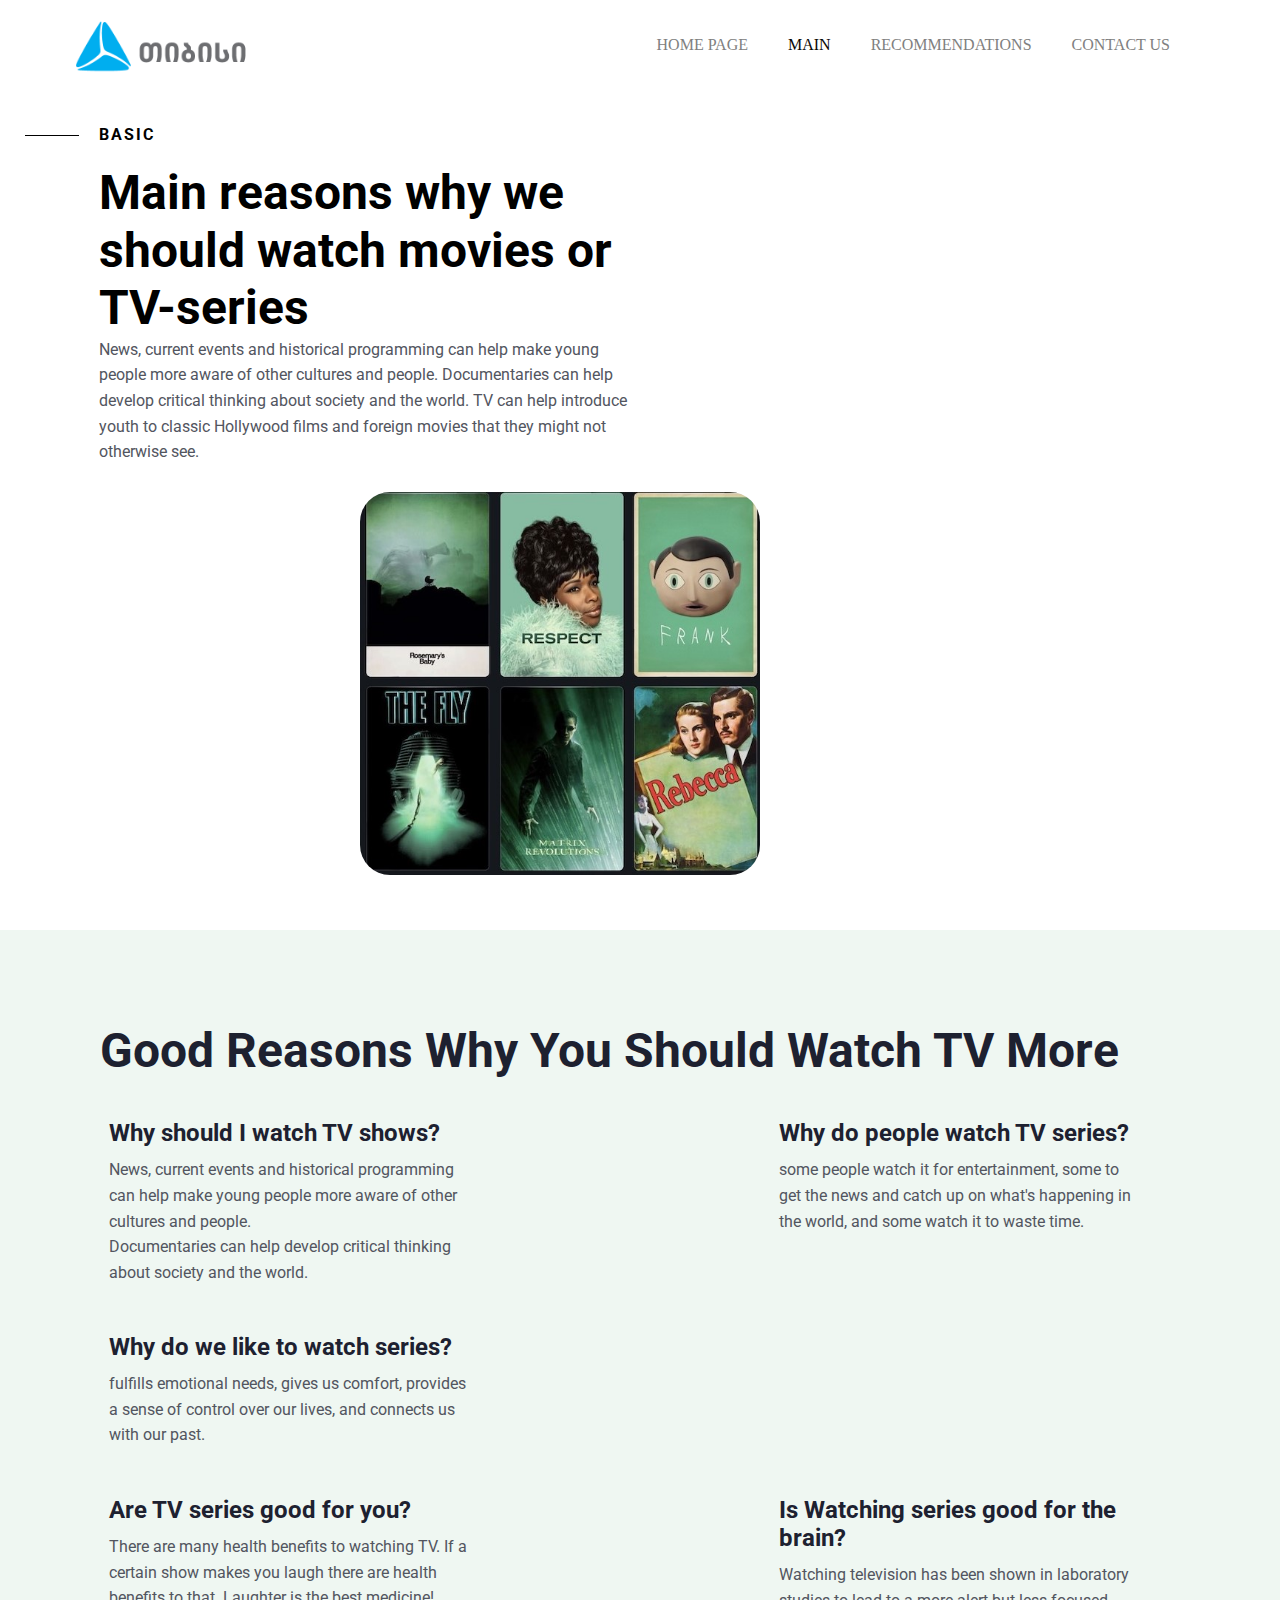
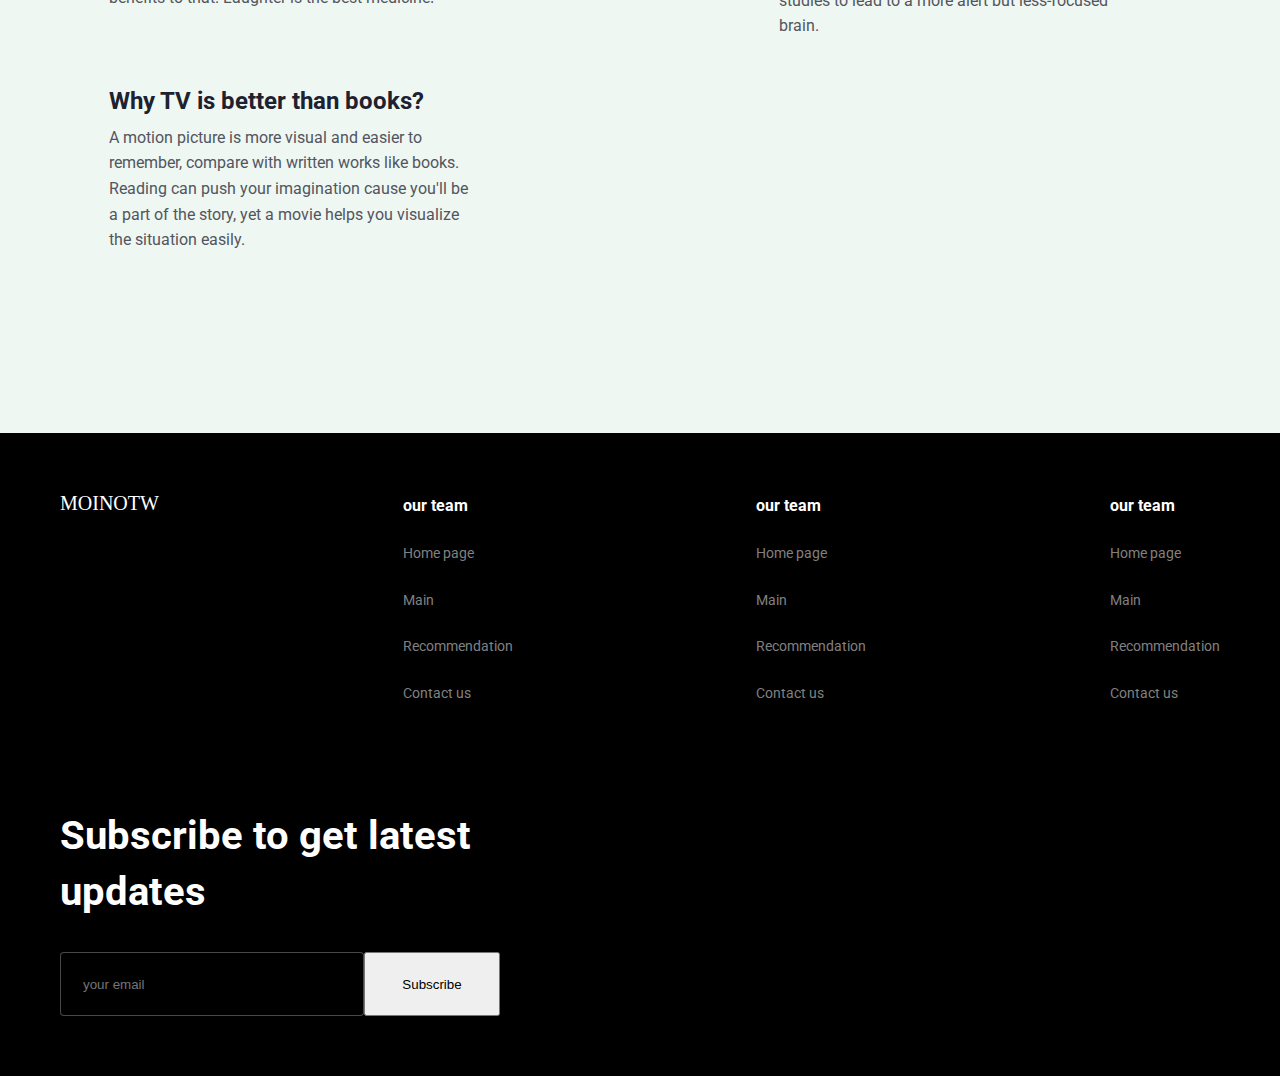
==== commit 1ad10666: "in" ====
--- a/pages/2.html
+++ b/pages/2.html
@@ -13,7 +13,7 @@
     <title>Final Project</title>
 </head>
 <body>
-    <header>
+    <header class="sticky">
         <div class="hddiv">
             <div class="damatebiti">
                 <a href="https://www.tbceducation.ge/"><img src="../imgs/თიბისი.png" alt="" class="tbc"></a>
@@ -26,7 +26,7 @@
                     </ul>
                 </nav>
                 <div class="dropdown">
-                    <button class="btn btn-secondary dropdown-toggle" type="button" data-bs-toggle="dropdown" aria-expanded="false">
+                    <button class="btn" type="button" data-bs-toggle="dropdown" aria-expanded="false">
                         <i class="fa-solid fa-bars fa-2xl"></i>
                     </button>
                     <ul class="dropdown-menu">
--- a/css/global.css
+++ b/css/global.css
@@ -61,77 +61,93 @@
           box-sizing: border-box;
 }
 
-header .damatebiti {
+.sticky {
+  position: sticky;
+  top: 0;
+  background-color: white;
+  z-index: 1;
+  height: 100px;
+}
+.sticky .hddiv .damatebiti {
   display: -webkit-box;
   display: -ms-flexbox;
   display: flex;
   -webkit-box-pack: justify;
       -ms-flex-pack: justify;
           justify-content: space-between;
-  padding: 40px 120px;
-}
-header .damatebiti .tbc {
+  padding: 17px 70px;
+  width: 100%;
+}
+.sticky .hddiv .damatebiti .tbc {
   max-width: 180px;
+  width: 100%;
+}
+.sticky .hddiv .damatebiti nav {
   vertical-align: center;
-}
-header .damatebiti nav {
-  vertical-align: center;
-}
-header .damatebiti nav ul {
-  display: -webkit-box;
-  display: -ms-flexbox;
-  display: flex;
-}
-header .damatebiti nav ul li {
+  margin-top: 20px;
+}
+.sticky .hddiv .damatebiti nav ul {
+  display: -webkit-box;
+  display: -ms-flexbox;
+  display: flex;
+}
+.sticky .hddiv .damatebiti nav ul li {
   margin-right: 40px;
 }
-header .damatebiti nav ul li a {
+.sticky .hddiv .damatebiti nav ul li a {
   color: grey;
 }
-header .damatebiti nav ul li .active {
+.sticky .hddiv .damatebiti nav ul li .active {
   color: #0B0706;
 }
-header .damatebiti nav ul li a:hover {
+.sticky .hddiv .damatebiti nav ul li a:hover {
   color: rgb(1, 56, 1);
 }
-header .damatebiti .dropdown .dropdown-menu {
+.sticky .hddiv .damatebiti .dropdown {
+  padding-right: 2px;
+}
+.sticky .hddiv .damatebiti .dropdown .btn {
+  border: none;
+  color: rgb(4, 52, 4);
+}
+.sticky .hddiv .damatebiti .dropdown .dropdown-menu {
   padding: 20px;
   background-color: #EFF7F2;
 }
-header .damatebiti .dropdown .dropdown-menu a {
+.sticky .hddiv .damatebiti .dropdown .dropdown-menu a {
   color: rgb(61, 61, 61);
 }
-header .damatebiti .fa-bars {
+.sticky .hddiv .damatebiti .fa-bars {
   display: none;
 }
-header .damatebiti .dropdown {
+.sticky .hddiv .damatebiti .dropdown {
   display: none;
 }
 @media (max-width: 1110px) {
-  header .damatebiti nav {
+  .sticky .hddiv .damatebiti nav {
     display: none;
   }
-  header .damatebiti .fa-bars {
+  .sticky .hddiv .damatebiti .fa-bars {
     display: inline-block;
     margin-top: 20px;
   }
-  header .damatebiti .dropdown {
+  .sticky .hddiv .damatebiti .dropdown {
     display: inline-block;
   }
 }
 @media (max-width: 480px) {
-  header .damatebiti .tbc {
+  .sticky .hddiv .damatebiti .tbc {
     width: 130px;
   }
 }
 @media (max-width: 1100px) {
-  header {
+  .sticky {
     margin: 5px 5px;
   }
-  header .damatebiti {
+  .sticky .damatebiti {
     padding: 10px;
   }
-  header .damatebiti h1 {
+  .sticky .damatebiti h1 {
     font-size: 29px;
     margin-top: 16px;
   }
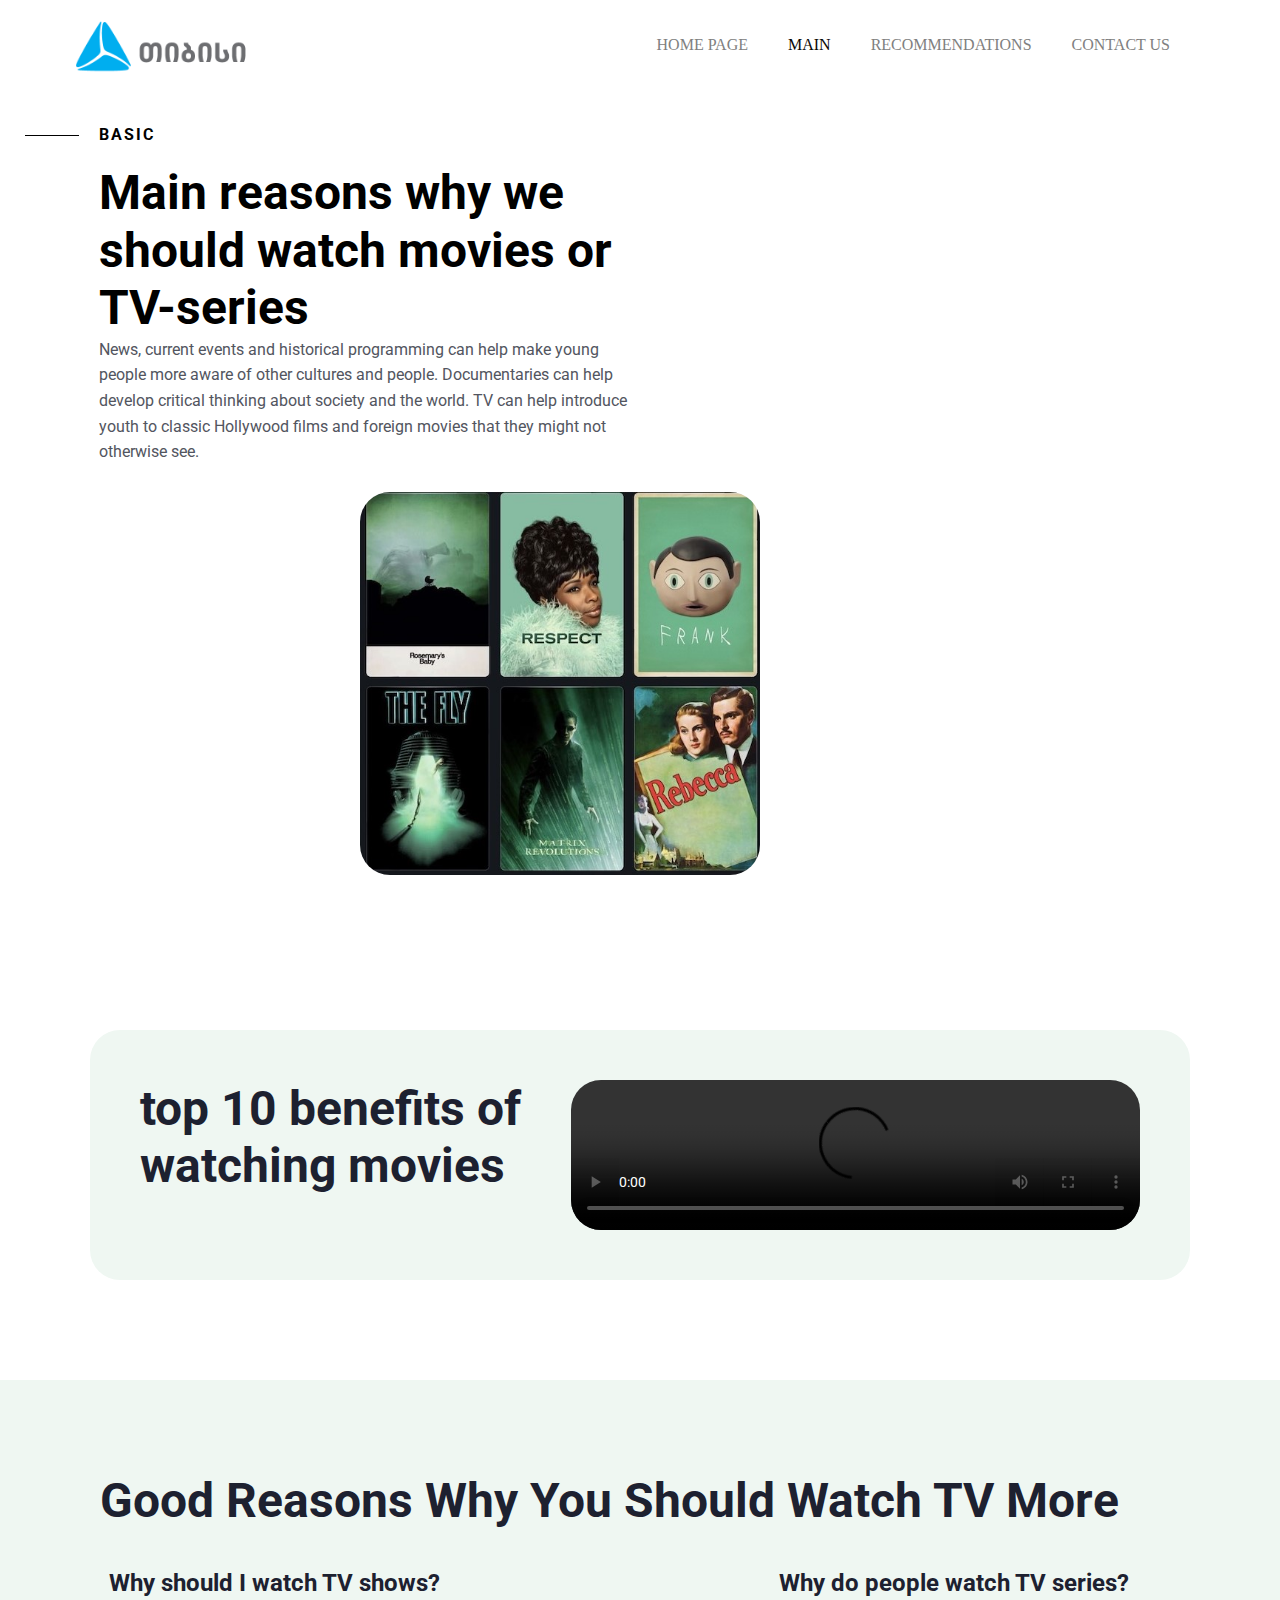
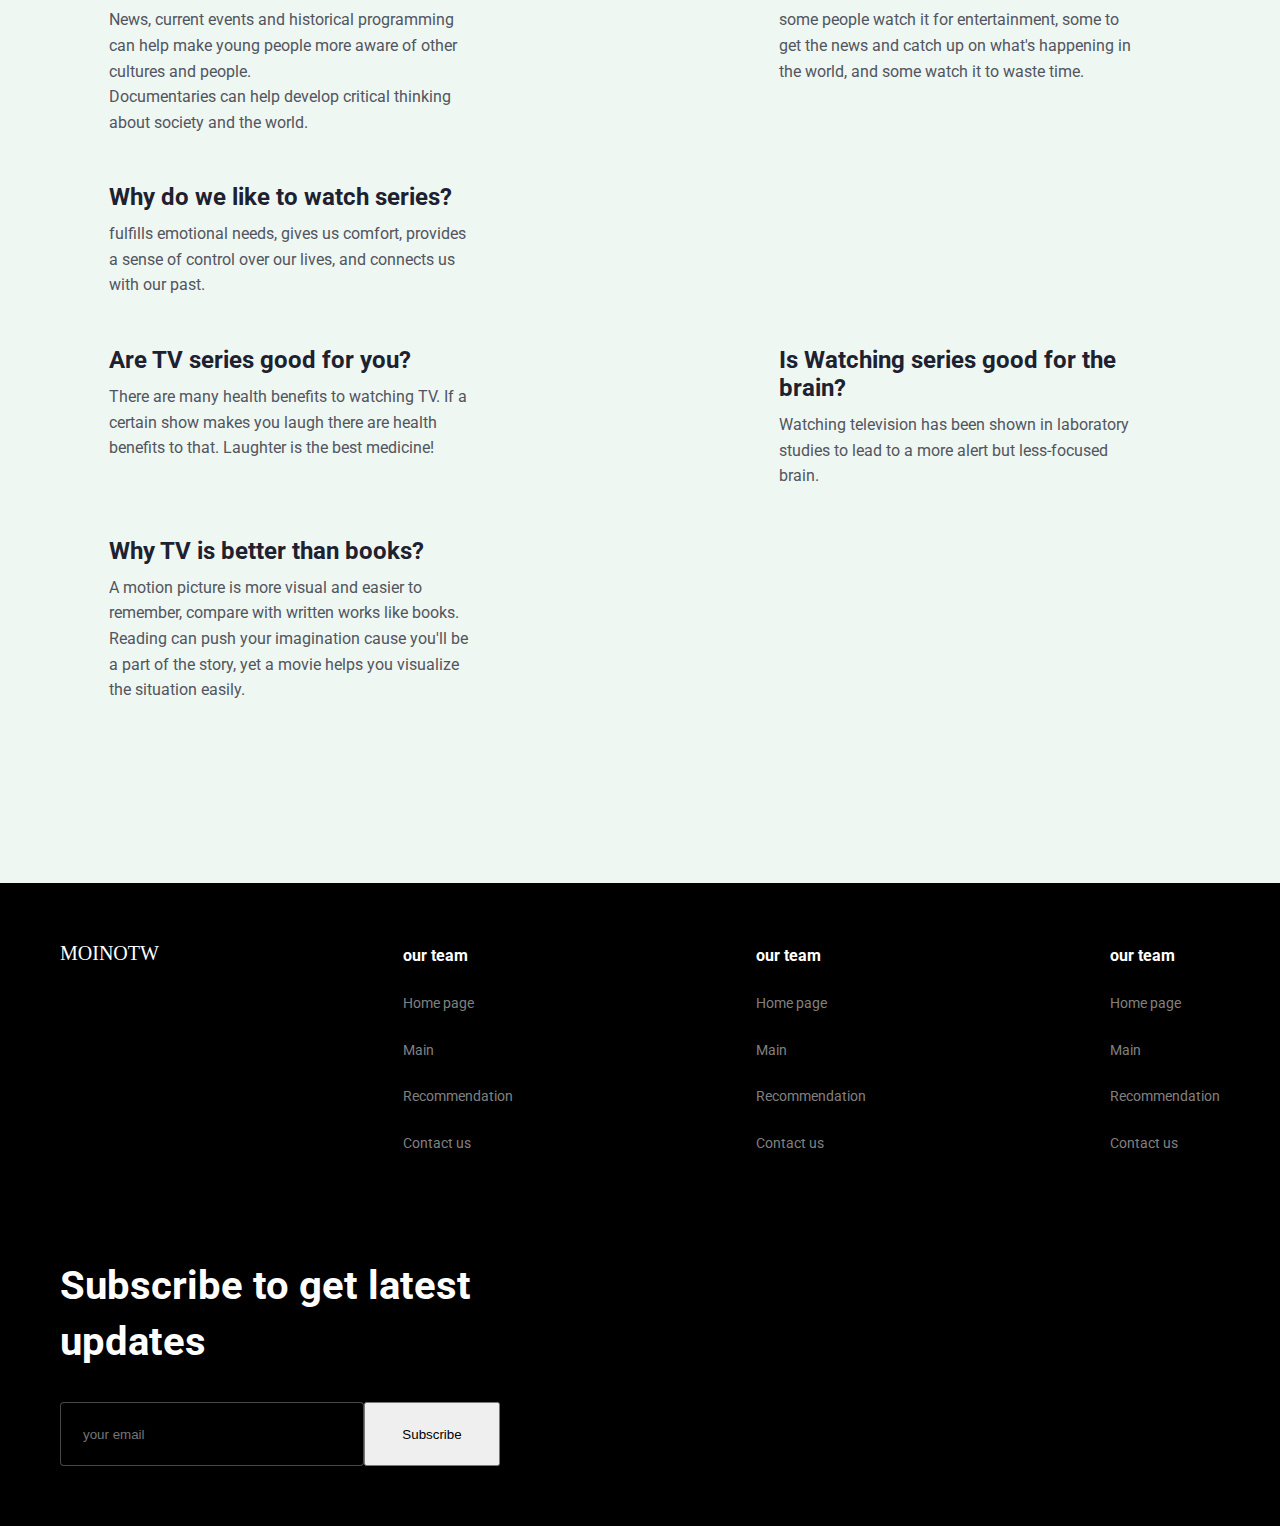
==== commit bed49e0f: "video adding" ====
--- a/pages/2.html
+++ b/pages/2.html
@@ -51,6 +51,10 @@
         <div class="form">
             <img src="../imgs/card.jpg" alt="">
         </div>
+    </section>
+    <section class="s-2-1">
+        <h1>top 10 benefits of watching movies</h1>
+        <video src="../imgs/top-10-benefits-of-watching-movies.mp4" controls class="video"></video>
     </section>
     <section class="s-2-2">
         <h1> Good Reasons Why You Should Watch TV More</h1>
--- a/css/global.css
+++ b/css/global.css
@@ -61,10 +61,17 @@
           box-sizing: border-box;
 }
 
+.barati1:hover {
+  -webkit-transform: scale(1.5);
+      -ms-transform: scale(1.5);
+          transform: scale(1.5); /* (150% zoom - Note: if the zoom is too large, it will go outside of the viewport) */
+}
+
 .sticky {
   position: sticky;
   top: 0;
   background-color: white;
+  width: 100%;
   z-index: 1;
   height: 100px;
 }
@@ -136,8 +143,14 @@
   }
 }
 @media (max-width: 480px) {
+  .sticky .hddiv .damatebiti .damatebiti {
+    -webkit-box-pack: justify;
+        -ms-flex-pack: justify;
+            justify-content: space-between;
+  }
   .sticky .hddiv .damatebiti .tbc {
     width: 130px;
+    padding: 0;
   }
 }
 @media (max-width: 1100px) {
@@ -609,6 +622,7 @@
   font-style: normal;
   font-weight: 700;
   line-height: 120%; /* 57.6px */
+  margin-bottom: 50px;
 }
 @media (max-width: 700px) {
   .s-4 .box3 .aboutus p {
@@ -1058,7 +1072,7 @@
 }
 
 .s-2-4 {
-  max-width: 800px;
+  max-width: 768px;
   width: 100%;
   display: -webkit-box;
   display: -ms-flexbox;
@@ -1264,6 +1278,52 @@
   }
 }
 
+.s-2-1 {
+  max-width: 1100px;
+  width: 100%;
+  margin: 100px auto;
+  display: -webkit-box;
+  display: -ms-flexbox;
+  display: flex;
+  -webkit-box-pack: justify;
+      -ms-flex-pack: justify;
+          justify-content: space-between;
+  background-color: #EFF7F2;
+  padding: 50px;
+  border-radius: 30px;
+}
+.s-2-1 h1 {
+  color: var(--primary-text, #1D2130);
+  font-family: Roboto;
+  font-size: 48px;
+  font-style: normal;
+  font-weight: 700;
+  line-height: 120%; /* 57.6px */
+}
+.s-2-1 .video {
+  max-width: 600px;
+  width: 100%;
+  height: auto;
+  border-radius: 30px;
+}
+@media (max-width: 1150px) {
+  .s-2-1 {
+    padding: 20px;
+    -webkit-box-orient: vertical;
+    -webkit-box-direction: normal;
+        -ms-flex-direction: column;
+            flex-direction: column;
+    -webkit-box-align: center;
+        -ms-flex-align: center;
+            align-items: center;
+    text-align: center;
+  }
+  .s-2-1 h1 {
+    margin: 50px auto;
+    font-size: 30px;
+  }
+}
+
 .s-2-2 {
   background-color: #EFF7F2;
   padding: 92px 100px;
@@ -1546,14 +1606,22 @@
   border-radius: 20px;
   padding: 80px 48px;
   margin: 20px 20px;
-}
-@media (max-width: 500px) {
-  .s-3-2 .baratebi .barati1 {
-    padding: 17px;
-    height: 336px;
-  }
-}
-.s-3-2 .baratebi .barati2 {
+  -webkit-transition: all transform 0.2s;
+  transition: all transform 0.2s;
+  -webkit-transition: -webkit-transform 0.2s;
+  transition: -webkit-transform 0.2s;
+  transition: transform 0.2s;
+  transition: transform 0.2s, -webkit-transform 0.2s; /* Animation */
+  width: 200px;
+  height: 200px;
+  margin: 0 auto;
+}
+.s-3-2 .baratebi .zoom:hover {
+  -webkit-transform: scale(1.5);
+      -ms-transform: scale(1.5);
+          transform: scale(1.5); /* (150% zoom - Note: if the zoom is too large, it will go outside of the viewport) */
+}
+.s-3-2 .barati2 {
   background-image: url("../imgs/comedy.jpeg");
   background-size: cover;
   background-repeat: no-repeat;
@@ -1573,14 +1641,10 @@
   border-radius: 20px;
   padding: 80px 48px;
   margin: 20px 20px;
-}
-@media (max-width: 500px) {
-  .s-3-2 .baratebi .barati2 {
-    padding: 17px;
-    height: 336px;
-  }
-}
-.s-3-2 .baratebi .barati3 {
+  -webkit-transition: all transform 0.2s;
+  transition: all transform 0.2s;
+}
+.s-3-2 .barati3 {
   background-image: url("../imgs/romantic.jpeg");
   background-size: cover;
   background-repeat: no-repeat;
@@ -1600,14 +1664,10 @@
   border-radius: 20px;
   padding: 80px 48px;
   margin: 20px 20px;
-}
-@media (max-width: 500px) {
-  .s-3-2 .baratebi .barati3 {
-    padding: 17px;
-    height: 336px;
-  }
-}
-.s-3-2 .baratebi .barati4 {
+  -webkit-transition: all transform 0.2s;
+  transition: all transform 0.2s;
+}
+.s-3-2 .barati4 {
   background-image: url("../imgs/horror.jpeg");
   background-size: cover;
   background-repeat: no-repeat;
@@ -1627,14 +1687,10 @@
   border-radius: 20px;
   padding: 80px 48px;
   margin: 20px 20px;
-}
-@media (max-width: 500px) {
-  .s-3-2 .baratebi .barati4 {
-    padding: 17px;
-    height: 336px;
-  }
-}
-.s-3-2 .baratebi .barati5 {
+  -webkit-transition: all transform 0.2s;
+  transition: all transform 0.2s;
+}
+.s-3-2 .barati5 {
   background-image: url("../imgs/thriller.jpeg");
   background-size: cover;
   background-repeat: no-repeat;
@@ -1654,14 +1710,10 @@
   border-radius: 20px;
   padding: 80px 48px;
   margin: 20px 20px;
-}
-@media (max-width: 500px) {
-  .s-3-2 .baratebi .barati5 {
-    padding: 17px;
-    height: 336px;
-  }
-}
-.s-3-2 .baratebi .barati6 {
+  -webkit-transition: all transform 0.2s;
+  transition: all transform 0.2s;
+}
+.s-3-2 .barati6 {
   background-image: url("../imgs/adventure.jpeg");
   background-size: cover;
   background-repeat: no-repeat;
@@ -1681,22 +1733,18 @@
   border-radius: 20px;
   padding: 80px 48px;
   margin: 20px 20px;
-}
-@media (max-width: 500px) {
-  .s-3-2 .baratebi .barati6 {
-    padding: 17px;
-    height: 336px;
-  }
+  -webkit-transition: all transform 0.2s;
+  transition: all transform 0.2s;
 }
 @media (max-width: 913px) {
-  .s-3-2 .baratebi {
+  .s-3-2 {
     -webkit-box-pack: center;
         -ms-flex-pack: center;
             justify-content: center;
   }
 }
 @media (max-width: 500px) {
-  .s-3-2 .baratebi h1 {
+  .s-3-2 h1 {
     font-size: 20px;
     vertical-align: top;
   }
@@ -1818,12 +1866,8 @@
   border-radius: 20px;
   padding: 80px 48px;
   margin: 20px 20px;
-}
-@media (max-width: 500px) {
-  .s-3-3 .baratebi .barati1 {
-    padding: 17px;
-    height: 336px;
-  }
+  -webkit-transition: all transform 0.2s;
+  transition: all transform 0.2s;
 }
 .s-3-3 .baratebi .barati2 {
   background-image: url("../imgs/comedyt.jpeg");
@@ -1845,12 +1889,8 @@
   border-radius: 20px;
   padding: 80px 48px;
   margin: 20px 20px;
-}
-@media (max-width: 500px) {
-  .s-3-3 .baratebi .barati2 {
-    padding: 17px;
-    height: 336px;
-  }
+  -webkit-transition: all transform 0.2s;
+  transition: all transform 0.2s;
 }
 .s-3-3 .baratebi .barati3 {
   background-image: url("../imgs/romancet.jpeg");
@@ -1872,12 +1912,8 @@
   border-radius: 20px;
   padding: 80px 48px;
   margin: 20px 20px;
-}
-@media (max-width: 500px) {
-  .s-3-3 .baratebi .barati3 {
-    padding: 17px;
-    height: 336px;
-  }
+  -webkit-transition: all transform 0.2s;
+  transition: all transform 0.2s;
 }
 .s-3-3 .baratebi .barati4 {
   background-image: url("../imgs/horrort.jpeg");
@@ -1899,12 +1935,8 @@
   border-radius: 20px;
   padding: 80px 48px;
   margin: 20px 20px;
-}
-@media (max-width: 500px) {
-  .s-3-3 .baratebi .barati4 {
-    padding: 17px;
-    height: 336px;
-  }
+  -webkit-transition: all transform 0.2s;
+  transition: all transform 0.2s;
 }
 .s-3-3 .baratebi .barati5 {
   background-image: url("../imgs/thrillert.png");
@@ -1926,12 +1958,8 @@
   border-radius: 20px;
   padding: 80px 48px;
   margin: 20px 20px;
-}
-@media (max-width: 500px) {
-  .s-3-3 .baratebi .barati5 {
-    padding: 17px;
-    height: 336px;
-  }
+  -webkit-transition: all transform 0.2s;
+  transition: all transform 0.2s;
 }
 .s-3-3 .baratebi .barati6 {
   background-image: url("../imgs/adventuret.jpeg");
@@ -1953,12 +1981,8 @@
   border-radius: 20px;
   padding: 80px 48px;
   margin: 20px 20px;
-}
-@media (max-width: 500px) {
-  .s-3-3 .baratebi .barati6 {
-    padding: 17px;
-    height: 336px;
-  }
+  -webkit-transition: all transform 0.2s;
+  transition: all transform 0.2s;
 }
 @media (max-width: 913px) {
   .s-3-3 .baratebi h1 {
